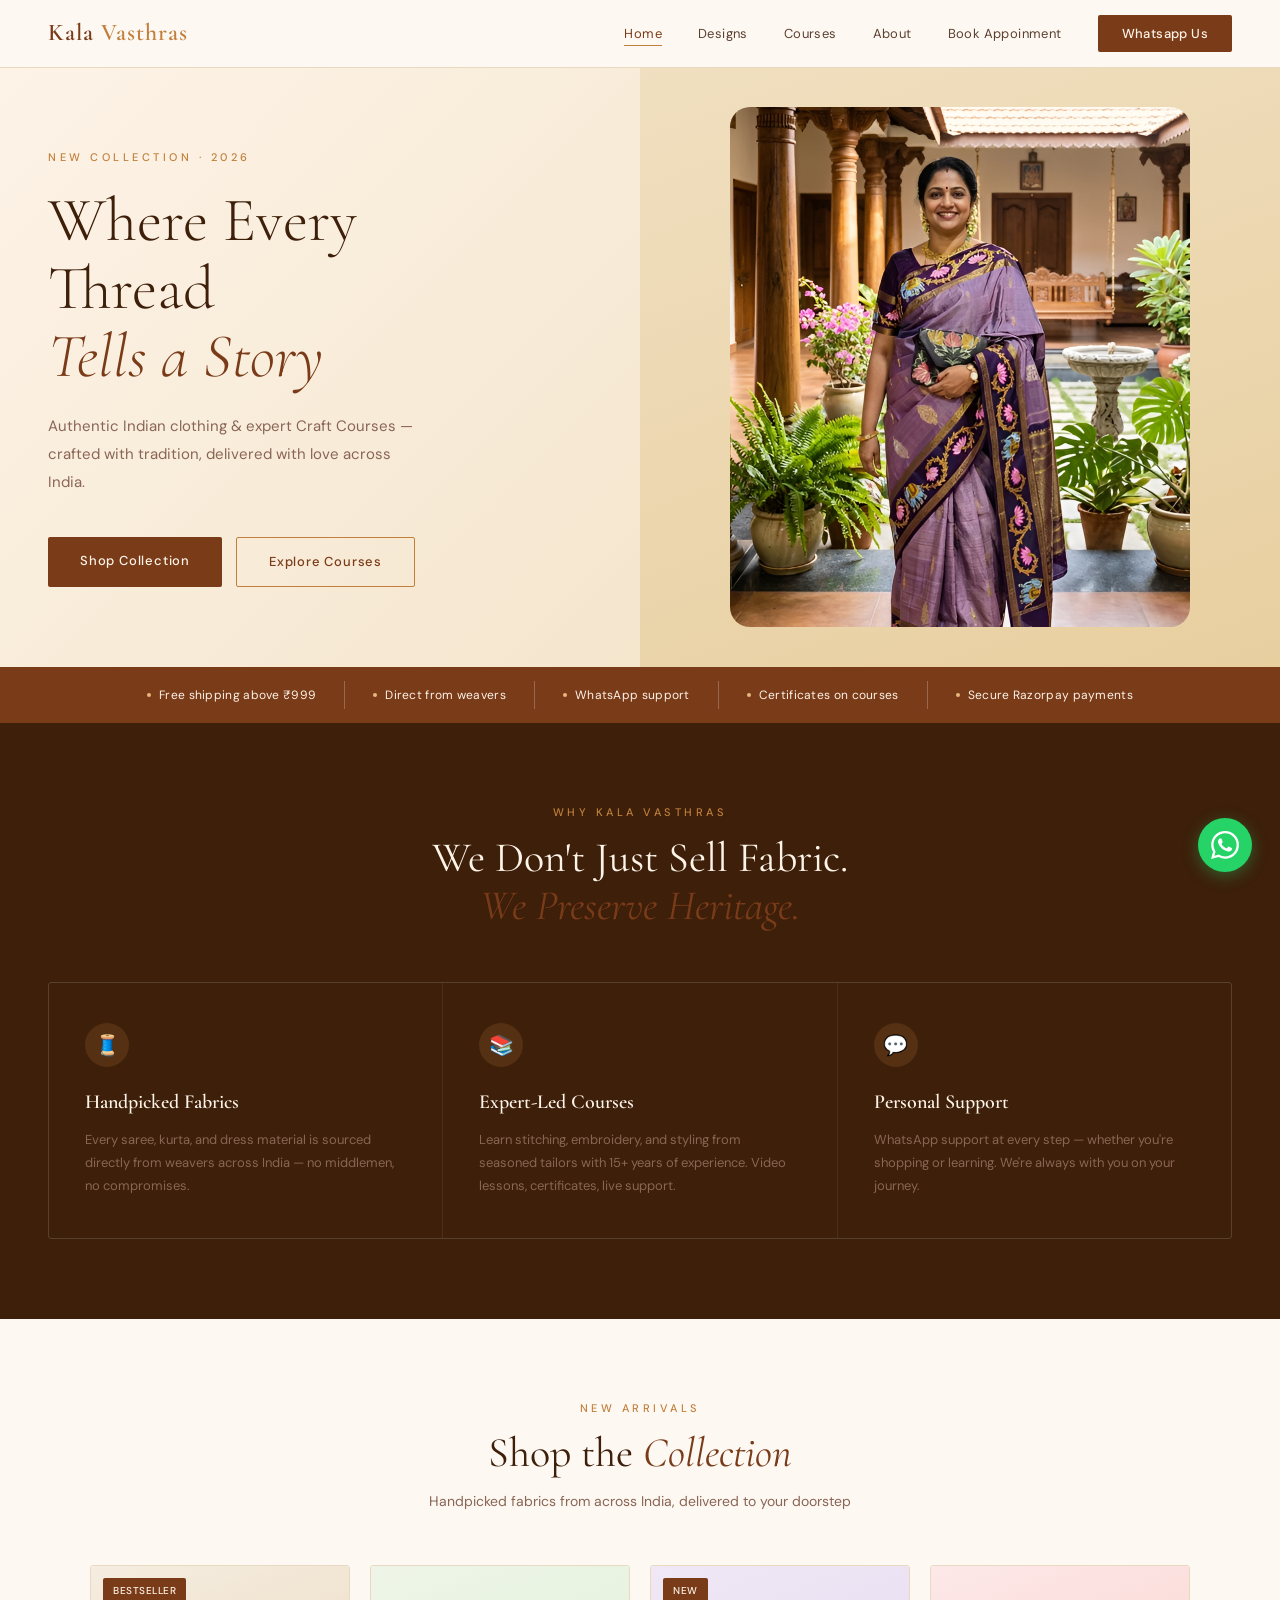
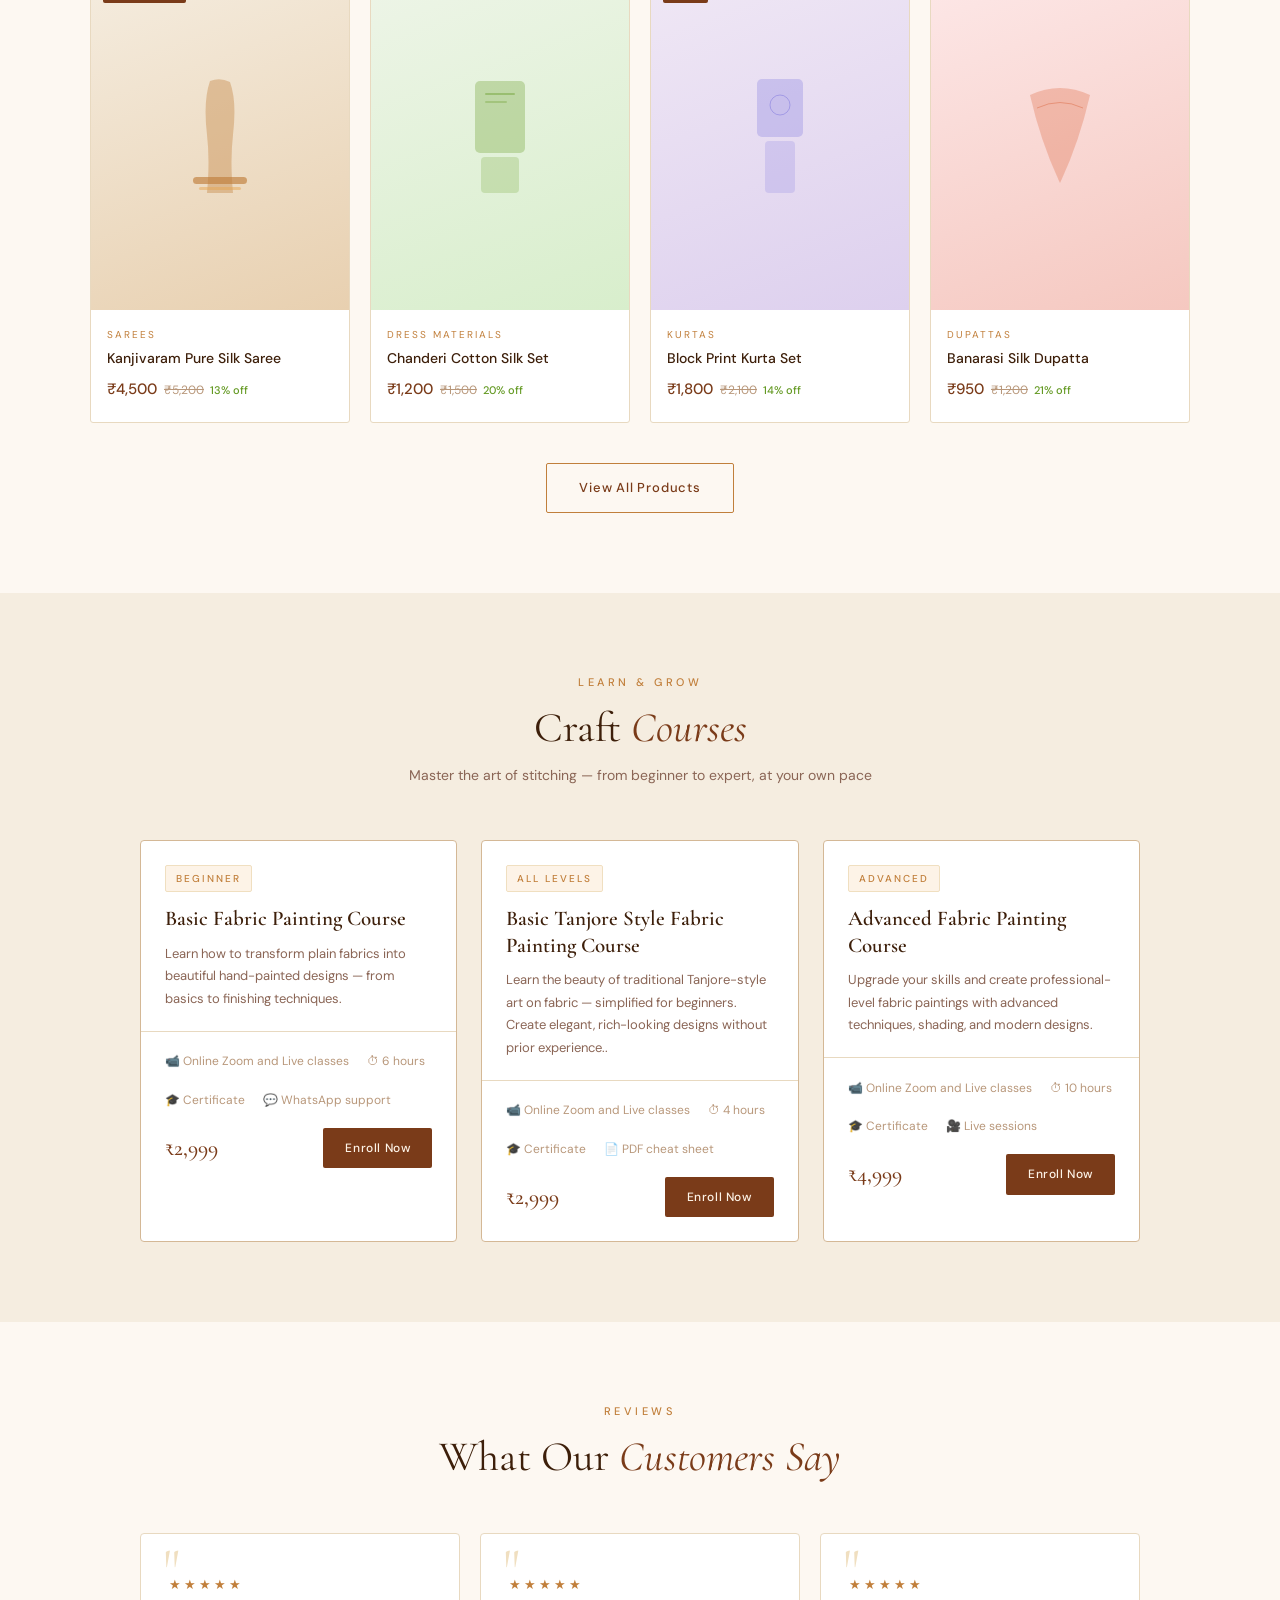
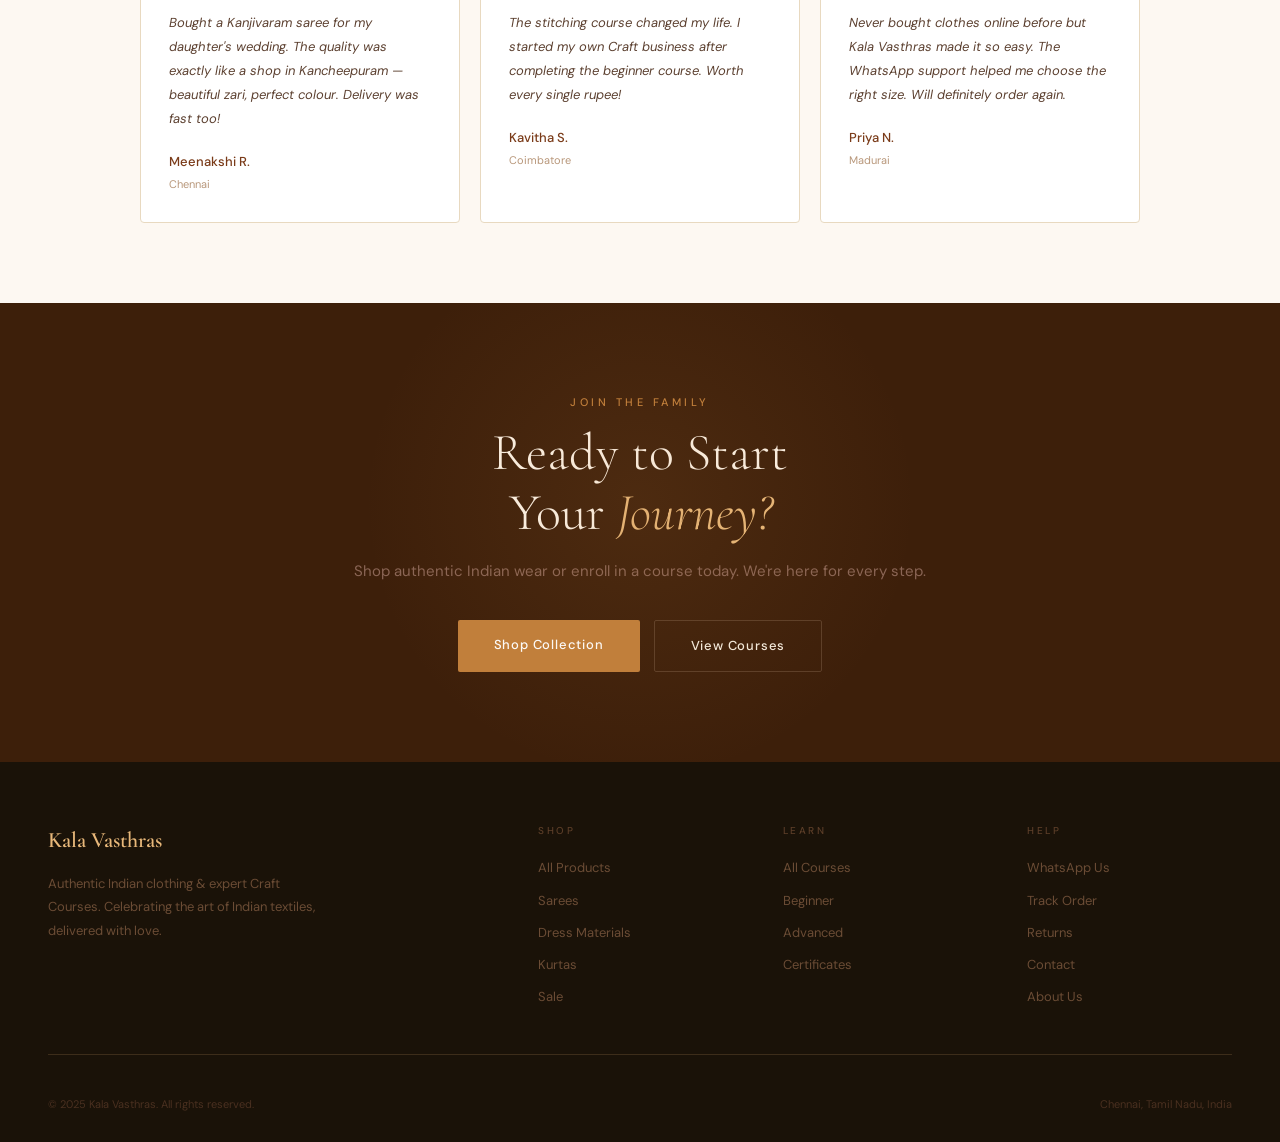
==== index.html @ 14542ca9 "Update index.html" ====
<!DOCTYPE html>
<html lang="en">
<head>
 <!-- Meta Pixel Code -->
<script>
!function(f,b,e,v,n,t,s)
{if(f.fbq)return;n=f.fbq=function(){n.callMethod?
n.callMethod.apply(n,arguments):n.queue.push(arguments)};
if(!f._fbq)f._fbq=n;n.push=n;n.loaded=!0;n.version='2.0';
n.queue=[];t=b.createElement(e);t.async=!0;
t.src=v;s=b.getElementsByTagName(e)[0];
s.parentNode.insertBefore(t,s)}(window, document,'script',
'https://connect.facebook.net/en_US/fbevents.js');
fbq('init', '1214432614178543');
fbq('track', 'PageView');
</script>
<noscript><img height="1" width="1" style="display:none"
src="https://www.facebook.com/tr?id=1214432614178543&ev=PageView&noscript=1"
/></noscript>
<!-- End Meta Pixel Code -->
 <!-- Google Tag Manager -->
<script>(function(w,d,s,l,i){w[l]=w[l]||[];w[l].push({'gtm.start':
new Date().getTime(),event:'gtm.js'});var f=d.getElementsByTagName(s)[0],
j=d.createElement(s),dl=l!='dataLayer'?'&l='+l:'';j.async=true;j.src=
'https://www.googletagmanager.com/gtm.js?id='+i+dl;f.parentNode.insertBefore(j,f);
})(window,document,'script','dataLayer','GTM-P27Q9BTC');</script>
<!-- End Google Tag Manager -->
 <meta name="msvalidate.01" content="EA1EAB8F8F3C580999996BB711181F9E" />
 <!-- Clarity tracking code for https://www.kalavasthras.in/ -->
<script>
    (function(c,l,a,r,i,t,y){
        c[a]=c[a]||function(){(c[a].q=c[a].q||[]).push(arguments)};
        t=l.createElement(r);t.async=1;t.src="https://www.clarity.ms/tag/"+i+"?ref=bwt";
        y=l.getElementsByTagName(r)[0];y.parentNode.insertBefore(t,y);
    })(window, document, "clarity", "script", "xkloy9k4k8");
</script>
  <!-- Google tag (gtag.js) --> 
 <script async src="https://www.googletagmanager.com/gtag/js?id=AW-17309156200"></script> 
 <script> window.dataLayer = window.dataLayer || []; 
  function gtag(){dataLayer.push(arguments);} 
  gtag('js', new Date()); gtag('config', 'AW-17309156200');
 </script>
 <!-- Event snippet for Purchase conversion page -->
 <script> gtag('event', 'conversion', { 'send_to': 'AW-17309156200/HTDDCOvtnq4cEOiG071A', 'value': 1.0, 'currency': 'INR', 'transaction_id': '' 
 // 'new_customer': true /* calculate dynamically, populate with true/false */, }); 
  </script>
  <meta charset="UTF-8">
  <meta name="viewport" content="width=device-width, initial-scale=1.0">
  <title>Kala Vasthras | Authentic Indian Painted Sarees, Clothing & Craft Courses</title>
  <meta name="description" content="Shop handpainted sarees, kurtas, dress materials and enroll in expert Craft Courses at Kala Vasthras. Free shipping above ₹999. Delivering across India.">
  <link rel="stylesheet" href="style.css">
  <style>
    /* HERO */
    .hero {
      display: grid;
      grid-template-columns: 1fr 1fr;
      min-height: 520px;
      background: linear-gradient(135deg, var(--cream-light) 0%, var(--cream-dark) 100%);
      overflow: hidden;
    }
    .hero-left {
      padding: 80px 56px 80px 48px;
      display: flex;
      flex-direction: column;
      justify-content: center;
    }
    .hero-tag {
      font-size: 11px;
      letter-spacing: 3.5px;
      text-transform: uppercase;
      color: var(--brown-mid);
      font-weight: 500;
      margin-bottom: 20px;
    }
    .hero-h1 {
      font-family: 'Cormorant Garamond', serif;
      font-size: 62px;
      font-weight: 300;
      line-height: 1.1;
      color: var(--brown-deep);
      margin-bottom: 22px;
    }
    .hero-h1 em { font-style: italic; color: var(--brown-dark); }
    .hero-sub {
      font-size: 15px;
      line-height: 1.85;
      color: var(--text-muted);
      max-width: 380px;
      margin-bottom: 40px;
    }
    .hero-btns { display: flex; gap: 14px; flex-wrap: wrap; }
    .hero-right {
      position: relative;
      display: flex;
      align-items: center;
      justify-content: center;
      overflow: hidden;
      background: linear-gradient(160deg, #f0dfc0 0%, #e8cfa0 100%);
    }
    .hero-pattern {
      position: absolute;
      inset: 0;
      opacity: 0.07;
      background-image: repeating-linear-gradient(45deg, var(--brown-dark) 0, var(--brown-dark) 1px, transparent 0, transparent 50%);
      background-size: 20px 20px;
    }

    /* VALUES */
    .values { background: var(--brown-deep); }
    .values-grid {
      display: grid;
      grid-template-columns: repeat(3, 1fr);
      gap: 1px;
      background: rgba(255,255,255,0.08);
      border: 1px solid rgba(255,255,255,0.08);
      border-radius: 4px;
      overflow: hidden;
    }
    .value-item {
      padding: 40px 36px;
      background: var(--brown-deep);
      transition: background 0.25s;
    }
    .value-item:hover { background: #4a2610; }
    .value-icon {
      width: 44px; height: 44px;
      border-radius: 50%;
      background: rgba(193,127,59,0.18);
      display: flex; align-items: center; justify-content: center;
      margin-bottom: 18px;
      font-size: 20px;
    }
    .value-title {
      font-family: 'Cormorant Garamond', serif;
      font-size: 20px;
      font-weight: 600;
      color: var(--cream-light);
      margin-bottom: 10px;
    }
    .value-desc { font-size: 13px; color: #8a6555; line-height: 1.75; }

    /* PRODUCTS */
    .products-grid {
      display: grid;
      grid-template-columns: repeat(4, 1fr);
      gap: 20px;
      max-width: 1100px;
      margin: 0 auto;
    }
    .product-card {
      background: #fff;
      border: 0.5px solid var(--border);
      border-radius: 3px;
      overflow: hidden;
      transition: transform 0.25s, box-shadow 0.25s;
      cursor: pointer;
    }
    .product-card:hover { transform: translateY(-4px); box-shadow: 0 12px 32px rgba(61,31,10,0.1); }
    .product-img {
      aspect-ratio: 3/4;
      display: flex;
      align-items: center;
      justify-content: center;
      font-size: 10px;
      color: var(--text-faint);
      letter-spacing: 2px;
      text-transform: uppercase;
      position: relative;
      overflow: hidden;
    }
    .product-badge {
      position: absolute;
      top: 12px; left: 12px;
      background: var(--brown-dark);
      color: var(--cream-light);
      font-size: 10px;
      font-weight: 500;
      padding: 4px 10px;
      border-radius: 2px;
      letter-spacing: 0.5px;
    }
    .product-info { padding: 16px 16px 20px; }
    .product-category { font-size: 10px; letter-spacing: 2px; text-transform: uppercase; color: var(--brown-mid); margin-bottom: 6px; }
    .product-name { font-size: 14px; font-weight: 500; color: var(--brown-deep); margin-bottom: 8px; line-height: 1.4; }
    .product-price { font-size: 15px; font-weight: 500; color: var(--brown-dark); }
    .product-mrp { font-size: 12px; color: var(--text-faint); text-decoration: line-through; margin-left: 7px; }
    .product-discount { font-size: 11px; color: #639922; font-weight: 500; margin-left: 6px; }
    .products-more { text-align: center; margin-top: 40px; }

    /* COURSES */
    .courses-section { background: var(--cream-mid); }
    .courses-grid {
      display: grid;
      grid-template-columns: repeat(3, 1fr);
      gap: 24px;
      max-width: 1000px;
      margin: 0 auto;
    }
    .course-card {
      background: #fff;
      border: 0.5px solid var(--border-dark);
      border-radius: 4px;
      overflow: hidden;
      transition: transform 0.25s, box-shadow 0.25s;
    }
    .course-card:hover { transform: translateY(-4px); box-shadow: 0 12px 32px rgba(61,31,10,0.1); }
    .course-header {
      padding: 24px 24px 0;
    }
    .course-level {
      font-size: 10px;
      letter-spacing: 2px;
      text-transform: uppercase;
      background: var(--cream-light);
      color: var(--brown-mid);
      padding: 4px 10px;
      border-radius: 2px;
      display: inline-block;
      margin-bottom: 14px;
      font-weight: 500;
      border: 0.5px solid var(--cream-dark);
    }
    .course-name {
      font-family: 'Cormorant Garamond', serif;
      font-size: 21px;
      font-weight: 600;
      color: var(--brown-deep);
      line-height: 1.25;
      margin-bottom: 10px;
    }
    .course-desc { font-size: 13px; color: var(--text-muted); line-height: 1.75; padding: 0 24px; }
    .course-divider { height: 0.5px; background: var(--border); margin: 20px 0; }
    .course-footer { padding: 0 24px 24px; }
    .course-stats { display: flex; gap: 18px; margin-bottom: 18px; flex-wrap: wrap; }
    .course-stat { font-size: 12px; color: var(--text-faint); display: flex; align-items: center; gap: 5px; }
    .course-stat-icon { width: 14px; height: 14px; opacity: 0.6; }
    .course-price-row { display: flex; align-items: center; justify-content: space-between; }
    .course-price { font-size: 22px; font-weight: 500; color: var(--brown-dark); font-family: 'Cormorant Garamond', serif; }
    .course-enroll {
      background: var(--brown-dark);
      color: var(--cream-light);
      font-size: 12px;
      font-weight: 500;
      padding: 10px 22px;
      border-radius: 2px;
      border: none;
      letter-spacing: 0.6px;
      cursor: pointer;
      text-decoration: none;
      display: inline-block;
      transition: background 0.2s;
    }
    .course-enroll:hover { background: var(--brown-deep); }

    /* TESTIMONIALS */
    .testimonials-grid {
      display: grid;
      grid-template-columns: repeat(3, 1fr);
      gap: 20px;
      max-width: 1000px;
      margin: 0 auto;
    }
    .testi-card {
      background: #fff;
      border: 0.5px solid var(--border);
      border-radius: 4px;
      padding: 28px;
      position: relative;
    }
    .testi-quote {
      font-family: 'Cormorant Garamond', serif;
      font-size: 60px;
      line-height: 0.6;
      color: var(--cream-dark);
      position: absolute;
      top: 18px; left: 22px;
      font-weight: 300;
    }
    .testi-stars { color: var(--brown-mid); font-size: 13px; letter-spacing: 3px; margin-bottom: 14px; margin-top: 12px; }
    .testi-text { font-size: 13px; color: var(--text-mid); line-height: 1.85; font-style: italic; margin-bottom: 20px; }
    .testi-author { font-size: 13px; font-weight: 500; color: var(--brown-dark); }
    .testi-location { font-size: 11px; color: var(--text-faint); margin-top: 2px; }

    /* CTA BANNER */
    .cta-banner {
      background: var(--brown-deep);
      padding: 90px 48px;
      text-align: center;
      position: relative;
      overflow: hidden;
    }
    .cta-banner::before {
      content: '';
      position: absolute;
      top: -100px; left: 50%;
      transform: translateX(-50%);
      width: 600px; height: 600px;
      border-radius: 50%;
      background: radial-gradient(circle, rgba(193,127,59,0.12) 0%, transparent 65%);
      pointer-events: none;
    }
    .cta-title {
      font-family: 'Cormorant Garamond', serif;
      font-size: 52px;
      font-weight: 300;
      color: var(--cream-light);
      margin-bottom: 16px;
      line-height: 1.15;
    }
    .cta-title em { font-style: italic; color: var(--brown-light); }
    .cta-sub { font-size: 15px; color: #8a6555; margin-bottom: 36px; }
    .cta-btns { display: flex; justify-content: center; gap: 14px; flex-wrap: wrap; }
    .btn-gold {
      background: var(--brown-mid);
      color: #fff;
      padding: 14px 36px;
      border-radius: 2px;
      font-size: 13px;
      font-weight: 500;
      letter-spacing: 0.8px;
      border: none;
      cursor: pointer;
      text-decoration: none;
      display: inline-block;
      transition: background 0.2s;
    }
    .btn-gold:hover { background: var(--brown-light); }
    .btn-ghost {
      background: transparent;
      color: var(--cream-mid);
      padding: 14px 36px;
      border-radius: 2px;
      font-size: 13px;
      font-weight: 500;
      letter-spacing: 0.8px;
      border: 1px solid #5c3e28;
      cursor: pointer;
      text-decoration: none;
      display: inline-block;
      transition: border-color 0.2s, color 0.2s;
    }
    .btn-ghost:hover { border-color: #8a6555; color: var(--cream-light); }

    /* RESPONSIVE */
    @media (max-width: 1000px) {
      .products-grid { grid-template-columns: repeat(2, 1fr); }
      .courses-grid { grid-template-columns: 1fr; max-width: 480px; }
      .testimonials-grid { grid-template-columns: 1fr; max-width: 480px; }
    }
    @media (max-width: 800px) {
      .hero { grid-template-columns: 1fr; }
      .hero-right { display: none; }
      .hero-left { padding: 60px 24px; }
      .hero-h1 { font-size: 44px; }
      .values-grid { grid-template-columns: 1fr; gap: 0; }
    }
    @media (max-width: 600px) {
      .products-grid { grid-template-columns: 1fr 1fr; gap: 12px; }
      .hero-h1 { font-size: 36px; }
      .cta-title { font-size: 36px; }
    }
  </style>
</head>
<body>
<!-- Google Tag Manager (noscript) -->
<noscript><iframe src="https://www.googletagmanager.com/ns.html?id=GTM-P27Q9BTC"
height="0" width="0" style="display:none;visibility:hidden"></iframe></noscript>
<!-- End Google Tag Manager (noscript) -->
<!-- NAV -->
<nav>
  <a href="index.html" class="nav-logo">Kala <span>Vasthras</span></a>
  <ul class="nav-links" id="navLinks">
    <li><a href="index.html" class="active">Home</a></li>
    <li><a href="shop.html">Designs</a></li>
    <li><a href="courses.html">Courses</a></li>
    <li><a href="about.html">About</a></li>
    <li><a href="contact.html">Book Appoinment</a></li>
    <li><a href="https://wa.me/919159769529" class="nav-cta">Whatsapp Us</a></li>
  </ul>
  <div class="nav-hamburger" id="hamburger" onclick="toggleNav()">
    <span></span><span></span><span></span>
  </div>
</nav>

<!-- HERO -->
<section class="hero">
  <div class="hero-left fade-up">
    <div class="hero-tag fade-up fade-up-1">New Collection · 2026</div>
    <h1 class="hero-h1 fade-up fade-up-2">Where Every<br>Thread<br><em>Tells a Story</em></h1>
    <p class="hero-sub fade-up fade-up-3">Authentic Indian clothing & expert Craft Courses — crafted with tradition, delivered with love across India.</p>
    <div class="hero-btns fade-up fade-up-4">
      <a href="shop.html" class="btn-primary">Shop Collection</a>
      <a href="courses.html" class="btn-outline">Explore Courses</a>
    </div>
  </div>
  <div class="hero-right">
      <img src="kalavasthra home image.webp" alt="Kalavasthra Hero Image" class="hero-img">
  </div>
</section>

<!-- TRUST BAR -->
<div class="trust-bar">
  <div class="trust-item"><div class="trust-dot"></div>Free shipping above ₹999</div>
  <div class="trust-item"><div class="trust-dot"></div>Direct from weavers</div>
  <div class="trust-item"><div class="trust-dot"></div>WhatsApp support</div>
  <div class="trust-item"><div class="trust-dot"></div>Certificates on courses</div>
  <div class="trust-item"><div class="trust-dot"></div>Secure Razorpay payments</div>
</div>

<!-- VALUES -->
<section class="section values">
  <div class="section-header">
    <span class="eyebrow" style="color:#c17f3b;">Why Kala Vasthras</span>
    <h2 class="section-title" style="color:var(--cream-light);">We Don't Just Sell Fabric.<br><em>We Preserve Heritage.</em></h2>
  </div>
  <div class="values-grid">
    <div class="value-item">
      <div class="value-icon">🧵</div>
      <div class="value-title">Handpicked Fabrics</div>
      <div class="value-desc">Every saree, kurta, and dress material is sourced directly from weavers across India — no middlemen, no compromises.</div>
    </div>
    <div class="value-item">
      <div class="value-icon">📚</div>
      <div class="value-title">Expert-Led Courses</div>
      <div class="value-desc">Learn stitching, embroidery, and styling from seasoned tailors with 15+ years of experience. Video lessons, certificates, live support.</div>
    </div>
    <div class="value-item">
      <div class="value-icon">💬</div>
      <div class="value-title">Personal Support</div>
      <div class="value-desc">WhatsApp support at every step — whether you're shopping or learning. We're always with you on your journey.</div>
    </div>
  </div>
</section>

<!-- PRODUCTS -->
<section class="section" style="background:var(--cream-base);">
  <div class="section-header">
    <span class="eyebrow">New Arrivals</span>
    <h2 class="section-title">Shop the <em>Collection</em></h2>
    <p class="section-sub">Handpicked fabrics from across India, delivered to your doorstep</p>
  </div>
  <div class="products-grid">

    <div class="product-card" onclick="location.href='shop.html'">
      <div class="product-img" style="background:linear-gradient(160deg,#f5ede0,#e8d0b0);">
        <span class="product-badge">Bestseller</span>
        <svg width="90" height="130" viewBox="0 0 90 130"><path d="M35 8 Q45 4 55 9 Q62 28 58 62 Q55 88 58 120 L32 120 Q35 88 32 62 Q28 28 35 8Z" fill="#c17f3b" opacity="0.38"/><rect x="18" y="104" width="54" height="7" rx="3.5" fill="#c17f3b" opacity="0.65"/><rect x="24" y="114" width="42" height="3" rx="1.5" fill="#e8a855" opacity="0.5"/></svg>
      </div>
      <div class="product-info">
        <div class="product-category">Sarees</div>
        <div class="product-name">Kanjivaram Pure Silk Saree</div>
        <div><span class="product-price">₹4,500</span><span class="product-mrp">₹5,200</span><span class="product-discount">13% off</span></div>
      </div>
    </div>

    <div class="product-card" onclick="location.href='shop.html'">
      <div class="product-img" style="background:linear-gradient(160deg,#eef5e8,#d8eecc);">
        <svg width="90" height="130" viewBox="0 0 90 130"><rect x="20" y="8" width="50" height="72" rx="5" fill="#639922" opacity="0.3"/><rect x="26" y="84" width="38" height="36" rx="4" fill="#639922" opacity="0.22"/><rect x="30" y="20" width="30" height="2" rx="1" fill="#639922" opacity="0.4"/><rect x="30" y="28" width="22" height="2" rx="1" fill="#639922" opacity="0.3"/></svg>
      </div>
      <div class="product-info">
        <div class="product-category">Dress Materials</div>
        <div class="product-name">Chanderi Cotton Silk Set</div>
        <div><span class="product-price">₹1,200</span><span class="product-mrp">₹1,500</span><span class="product-discount">20% off</span></div>
      </div>
    </div>

    <div class="product-card" onclick="location.href='shop.html'">
      <div class="product-img" style="background:linear-gradient(160deg,#f0e8f5,#ddd0ee);">
        <span class="product-badge">New</span>
        <svg width="90" height="130" viewBox="0 0 90 130"><rect x="22" y="6" width="46" height="58" rx="5" fill="#7F77DD" opacity="0.3"/><rect x="30" y="68" width="30" height="52" rx="4" fill="#7F77DD" opacity="0.22"/><circle cx="45" cy="32" r="10" fill="none" stroke="#7F77DD" stroke-width="1" opacity="0.5"/></svg>
      </div>
      <div class="product-info">
        <div class="product-category">Kurtas</div>
        <div class="product-name">Block Print Kurta Set</div>
        <div><span class="product-price">₹1,800</span><span class="product-mrp">₹2,100</span><span class="product-discount">14% off</span></div>
      </div>
    </div>

    <div class="product-card" onclick="location.href='shop.html'">
      <div class="product-img" style="background:linear-gradient(160deg,#fde8e8,#f5c8c0);">
        <svg width="90" height="130" viewBox="0 0 90 130"><path d="M15 22 Q45 8 75 22 Q64 70 45 110 Q26 70 15 22Z" fill="#D85A30" opacity="0.28"/><path d="M22 35 Q45 24 68 35" fill="none" stroke="#D85A30" stroke-width="1" opacity="0.4"/></svg>
      </div>
      <div class="product-info">
        <div class="product-category">Dupattas</div>
        <div class="product-name">Banarasi Silk Dupatta</div>
        <div><span class="product-price">₹950</span><span class="product-mrp">₹1,200</span><span class="product-discount">21% off</span></div>
      </div>
    </div>

  </div>
  <div class="products-more">
    <a href="shop.html" class="btn-outline">View All Products</a>
  </div>
</section>

<!-- COURSES -->
<section class="section courses-section">
  <div class="section-header">
    <span class="eyebrow">Learn & Grow</span>
    <h2 class="section-title">Craft <em>Courses</em></h2>
    <p class="section-sub">Master the art of stitching — from beginner to expert, at your own pace</p>
  </div>
  <div class="courses-grid">

    <div class="course-card">
      <div class="course-header">
        <span class="course-level">Beginner</span>
        <div class="course-name">Basic Fabric Painting Course</div>
      </div>
      <p class="course-desc">Learn how to transform plain fabrics into beautiful hand-painted designs — from basics to finishing techniques.</p>
      <div class="course-divider"></div>
      <div class="course-footer">
        <div class="course-stats">
          <div class="course-stat">📹 Online Zoom and Live classes</div>
          <div class="course-stat">⏱ 6 hours</div>
          <div class="course-stat">🎓 Certificate</div>
          <div class="course-stat">💬 WhatsApp support</div>
        </div>
        <div class="course-price-row">
          <span class="course-price">₹2,999</span>
          <a href="courses.html" class="course-enroll">Enroll Now</a>
        </div>
      </div>
    </div>

    <div class="course-card">
      <div class="course-header">
        <span class="course-level">All Levels</span>
        <div class="course-name">Basic Tanjore Style Fabric Painting Course</div>
      </div>
      <p class="course-desc">Learn the beauty of traditional Tanjore-style art on fabric — simplified for beginners. Create elegant, rich-looking designs without prior experience..</p>
      <div class="course-divider"></div>
      <div class="course-footer">
        <div class="course-stats">
          <div class="course-stat">📹 Online Zoom and Live classes</div>
          <div class="course-stat">⏱ 4 hours</div>
          <div class="course-stat">🎓 Certificate</div>
          <div class="course-stat">📄 PDF cheat sheet</div>
        </div>
        <div class="course-price-row">
          <span class="course-price">₹2,999</span>
          <a href="courses.html" class="course-enroll">Enroll Now</a>
        </div>
      </div>
    </div>

    <div class="course-card">
      <div class="course-header">
        <span class="course-level">Advanced</span>
        <div class="course-name">Advanced Fabric Painting Course</div>
      </div>
      <p class="course-desc">Upgrade your skills and create professional-level fabric paintings with advanced techniques, shading, and modern designs.</p>
      <div class="course-divider"></div>
      <div class="course-footer">
        <div class="course-stats">
          <div class="course-stat">📹 Online Zoom and Live classes</div>
          <div class="course-stat">⏱ 10 hours</div>
          <div class="course-stat">🎓 Certificate</div>
          <div class="course-stat">🎥 Live sessions</div>
        </div>
        <div class="course-price-row">
          <span class="course-price">₹4,999</span>
          <a href="courses.html" class="course-enroll">Enroll Now</a>
        </div>
      </div>
    </div>

  </div>
</section>

<!-- TESTIMONIALS -->
<section class="section" style="background:var(--cream-base);">
  <div class="section-header">
    <span class="eyebrow">Reviews</span>
    <h2 class="section-title">What Our <em>Customers Say</em></h2>
  </div>
  <div class="testimonials-grid">
    <div class="testi-card">
      <div class="testi-quote">"</div>
      <div class="testi-stars">★★★★★</div>
      <p class="testi-text">Bought a Kanjivaram saree for my daughter's wedding. The quality was exactly like a shop in Kancheepuram — beautiful zari, perfect colour. Delivery was fast too!</p>
      <div class="testi-author">Meenakshi R.</div>
      <div class="testi-location">Chennai</div>
    </div>
    <div class="testi-card">
      <div class="testi-quote">"</div>
      <div class="testi-stars">★★★★★</div>
      <p class="testi-text">The stitching course changed my life. I started my own Craft business after completing the beginner course. Worth every single rupee!</p>
      <div class="testi-author">Kavitha S.</div>
      <div class="testi-location">Coimbatore</div>
    </div>
    <div class="testi-card">
      <div class="testi-quote">"</div>
      <div class="testi-stars">★★★★★</div>
      <p class="testi-text">Never bought clothes online before but Kala Vasthras made it so easy. The WhatsApp support helped me choose the right size. Will definitely order again.</p>
      <div class="testi-author">Priya N.</div>
      <div class="testi-location">Madurai</div>
    </div>
  </div>
</section>

<!-- CTA BANNER -->
<section class="cta-banner">
  <span class="eyebrow">Join the Family</span>
  <h2 class="cta-title">Ready to Start<br>Your <em>Journey?</em></h2>
  <p class="cta-sub">Shop authentic Indian wear or enroll in a course today. We're here for every step.</p>
  <div class="cta-btns">
    <a href="shop.html" class="btn-gold">Shop Collection</a>
    <a href="courses.html" class="btn-ghost">View Courses</a>
  </div>
</section>

<!-- FOOTER -->
<footer>
  <div class="footer-top">
    <div>
      <span class="footer-brand">Kala Vasthras</span>
      <p class="footer-desc">Authentic Indian clothing & expert Craft Courses. Celebrating the art of Indian textiles, delivered with love.</p>
    </div>
    <div>
      <div class="footer-col-title">Shop</div>
      <a href="shop.html" class="footer-link">All Products</a>
      <a href="shop.html" class="footer-link">Sarees</a>
      <a href="shop.html" class="footer-link">Dress Materials</a>
      <a href="shop.html" class="footer-link">Kurtas</a>
      <a href="shop.html" class="footer-link">Sale</a>
    </div>
    <div>
      <div class="footer-col-title">Learn</div>
      <a href="courses.html" class="footer-link">All Courses</a>
      <a href="courses.html" class="footer-link">Beginner</a>
      <a href="courses.html" class="footer-link">Advanced</a>
      <a href="courses.html" class="footer-link">Certificates</a>
    </div>
    <div>
      <div class="footer-col-title">Help</div>
      <a href="contact.html" class="footer-link">WhatsApp Us</a>
      <a href="contact.html" class="footer-link">Track Order</a>
      <a href="contact.html" class="footer-link">Returns</a>
      <a href="contact.html" class="footer-link">Contact</a>
      <a href="about.html" class="footer-link">About Us</a>
    </div>
  </div>
  <div class="footer-bottom">
    <span>© 2025 Kala Vasthras. All rights reserved.</span>
    <span>Chennai, Tamil Nadu, India</span>
  </div>
</footer>

<!-- WhatsApp Float -->
<a class="wa-float" href="https://wa.me/919159769529" target="_blank" title="Chat on WhatsApp">
  <svg viewBox="0 0 24 24" xmlns="http://www.w3.org/2000/svg"><path d="M17.472 14.382c-.297-.149-1.758-.867-2.03-.967-.273-.099-.471-.148-.67.15-.197.297-.767.966-.94 1.164-.173.199-.347.223-.644.075-.297-.15-1.255-.463-2.39-1.475-.883-.788-1.48-1.761-1.653-2.059-.173-.297-.018-.458.13-.606.134-.133.298-.347.446-.52.149-.174.198-.298.298-.497.099-.198.05-.371-.025-.52-.075-.149-.669-1.612-.916-2.207-.242-.579-.487-.5-.669-.51-.173-.008-.371-.01-.57-.01-.198 0-.52.074-.792.372-.272.297-1.04 1.016-1.04 2.479 0 1.462 1.065 2.875 1.213 3.074.149.198 2.096 3.2 5.077 4.487.709.306 1.262.489 1.694.625.712.227 1.36.195 1.871.118.571-.085 1.758-.719 2.006-1.413.248-.694.248-1.289.173-1.413-.074-.124-.272-.198-.57-.347m-5.421 7.403h-.004a9.87 9.87 0 01-5.031-1.378l-.361-.214-3.741.982.998-3.648-.235-.374a9.86 9.86 0 01-1.51-5.26c.001-5.45 4.436-9.884 9.888-9.884 2.64 0 5.122 1.03 6.988 2.898a9.825 9.825 0 012.893 6.994c-.003 5.45-4.437 9.884-9.885 9.884m8.413-18.297A11.815 11.815 0 0012.05 0C5.495 0 .16 5.335.157 11.892c0 2.096.547 4.142 1.588 5.945L.057 24l6.305-1.654a11.882 11.882 0 005.683 1.448h.005c6.554 0 11.89-5.335 11.893-11.893a11.821 11.821 0 00-3.48-8.413z"/></svg>
</a>

<script>
function toggleNav() {
  document.getElementById('navLinks').classList.toggle('open');
}
</script>
</body>
</html>
---- style.css ----
@import url('https://fonts.googleapis.com/css2?family=Cormorant+Garamond:ital,wght@0,300;0,400;0,600;1,300;1,400;1,600&family=DM+Sans:wght@300;400;500&display=swap');

:root {
  --brown-deep: #3d1f0a;
  --brown-dark: #7a3b19;
  --brown-mid: #c17f3b;
  --brown-light: #e8b87a;
  --cream-dark: #f0dfc0;
  --cream-mid: #f5ede0;
  --cream-light: #fdf3e7;
  --cream-base: #fdf8f2;
  --text-dark: #1a1208;
  --text-mid: #5c4030;
  --text-muted: #8a6555;
  --text-faint: #b8977a;
  --border: #e8d9c0;
  --border-dark: #d4b896;
}

*, *::before, *::after { box-sizing: border-box; margin: 0; padding: 0; }

html { scroll-behavior: smooth; }

body {
  font-family: 'DM Sans', sans-serif;
  background: var(--cream-base);
  color: var(--text-dark);
  font-size: 15px;
  line-height: 1.7;
  -webkit-font-smoothing: antialiased;
}

/* ======= NAV ======= */
nav {
  position: sticky;
  top: 0;
  z-index: 100;
  background: rgba(253,248,242,0.96);
  backdrop-filter: blur(12px);
  border-bottom: 0.5px solid var(--border);
  padding: 0 48px;
  display: flex;
  align-items: center;
  justify-content: space-between;
  height: 68px;
}

.nav-logo {
  font-family: 'Cormorant Garamond', serif;
  font-size: 24px;
  font-weight: 600;
  color: var(--brown-dark);
  letter-spacing: 1px;
  text-decoration: none;
}
.nav-logo span { color: var(--brown-mid); }

.nav-links {
  display: flex;
  gap: 36px;
  list-style: none;
}
.nav-links a {
  text-decoration: none;
  font-size: 13px;
  font-weight: 400;
  color: var(--text-mid);
  letter-spacing: 0.4px;
  transition: color 0.2s;
  position: relative;
}
.nav-links a:hover, .nav-links a.active { color: var(--brown-dark); }
.nav-links a.active::after {
  content: '';
  position: absolute;
  bottom: -4px;
  left: 0; right: 0;
  height: 1px;
  background: var(--brown-mid);
}

.nav-cta {
  background: var(--brown-dark);
  color: var(--cream-light) !important;
  padding: 10px 24px;
  border-radius: 2px;
  font-size: 13px !important;
  font-weight: 500 !important;
  letter-spacing: 0.6px;
  transition: background 0.2s !important;
}
.nav-cta:hover { background: var(--brown-deep) !important; color: var(--cream-light) !important; }
.nav-cta::after { display: none !important; }

.nav-hamburger { display: none; flex-direction: column; gap: 5px; cursor: pointer; }
.nav-hamburger span { display: block; width: 22px; height: 1.5px; background: var(--brown-dark); transition: 0.3s; }

/* ======= BUTTONS ======= */
.btn-primary {
  display: inline-block;
  background: var(--brown-dark);
  color: var(--cream-light);
  padding: 13px 32px;
  border-radius: 2px;
  font-size: 13px;
  font-weight: 500;
  letter-spacing: 0.8px;
  border: none;
  cursor: pointer;
  text-decoration: none;
  transition: background 0.2s, transform 0.15s;
}
.btn-primary:hover { background: var(--brown-deep); transform: translateY(-1px); }

.btn-outline {
  display: inline-block;
  background: transparent;
  color: var(--brown-dark);
  padding: 13px 32px;
  border-radius: 2px;
  font-size: 13px;
  font-weight: 500;
  letter-spacing: 0.8px;
  border: 1px solid var(--brown-mid);
  cursor: pointer;
  text-decoration: none;
  transition: all 0.2s;
}
.btn-outline:hover { background: var(--cream-mid); }

/* ======= SECTION COMMONS ======= */
.section { padding: 80px 48px; }
.section-header { text-align: center; margin-bottom: 52px; }
.eyebrow {
  font-size: 11px;
  letter-spacing: 3.5px;
  text-transform: uppercase;
  color: var(--brown-mid);
  font-weight: 500;
  margin-bottom: 12px;
  display: block;
}
.section-title {
  font-family: 'Cormorant Garamond', serif;
  font-size: 42px;
  font-weight: 400;
  color: var(--brown-deep);
  line-height: 1.15;
  margin-bottom: 12px;
}
.section-title em { font-style: italic; color: var(--brown-dark); }
.section-sub { font-size: 14px; color: var(--text-muted); max-width: 480px; margin: 0 auto; }

/* ======= TRUST BAR ======= */
.trust-bar {
  background: var(--brown-dark);
  display: flex;
  justify-content: center;
  flex-wrap: wrap;
  gap: 0;
  padding: 14px 48px;
}
.trust-item {
  display: flex;
  align-items: center;
  gap: 8px;
  color: var(--cream-light);
  font-size: 12px;
  padding: 4px 28px;
  letter-spacing: 0.3px;
}
.trust-item:not(:last-child) { border-right: 0.5px solid rgba(253,243,231,0.25); }
.trust-dot { width: 4px; height: 4px; border-radius: 50%; background: var(--brown-light); flex-shrink: 0; }

/* ======= FOOTER ======= */
footer {
  background: #1a1208;
  padding: 60px 48px 28px;
  color: var(--text-muted);
}
.footer-top {
  display: grid;
  grid-template-columns: 2.2fr 1fr 1fr 1fr;
  gap: 40px;
  margin-bottom: 40px;
  padding-bottom: 36px;
  border-bottom: 0.5px solid #3d2d1a;
}
.footer-brand {
  font-family: 'Cormorant Garamond', serif;
  font-size: 22px;
  font-weight: 600;
  color: var(--brown-light);
  margin-bottom: 12px;
  display: block;
}
.footer-desc { font-size: 13px; line-height: 1.8; color: #6b4c35; max-width: 280px; }
.footer-col-title {
  font-size: 10px;
  letter-spacing: 2.5px;
  text-transform: uppercase;
  color: #5c3e28;
  font-weight: 500;
  margin-bottom: 18px;
}
.footer-link { font-size: 13px; color: #6b4c35; margin-bottom: 10px; display: block; text-decoration: none; transition: color 0.2s; }
.footer-link:hover { color: var(--brown-light); }
.footer-bottom {
  display: flex;
  justify-content: space-between;
  align-items: center;
  font-size: 11px;
  color: #4a3020;
}

/* ======= PAGE HERO (inner pages) ======= */
.page-hero {
  background: linear-gradient(135deg, var(--cream-light) 0%, var(--cream-dark) 100%);
  padding: 80px 48px 60px;
  text-align: center;
  position: relative;
  overflow: hidden;
}
.hero-img{
    width: 100%;
    max-width: 460px;
    max-height: 520px;
    border-radius: 20px;
    object-fit: cover;
}
.page-hero::before {
  content: '';
  position: absolute;
  top: -60px; right: -60px;
  width: 300px; height: 300px;
  border-radius: 50%;
  background: radial-gradient(circle, rgba(193,127,59,0.12) 0%, transparent 70%);
}
.page-hero-title {
  font-family: 'Cormorant Garamond', serif;
  font-size: 52px;
  font-weight: 300;
  color: var(--brown-deep);
  margin-bottom: 14px;
}
.page-hero-title em { font-style: italic; color: var(--brown-dark); }
.page-hero-sub { font-size: 15px; color: var(--text-muted); max-width: 500px; margin: 0 auto; }

/* ======= WHATSAPP FLOAT ======= */
.wa-float {
  position: fixed;
  bottom: 28px;
  right: 28px;
  width: 54px;
  height: 54px;
  background: #25d366;
  border-radius: 50%;
  display: flex;
  align-items: center;
  justify-content: center;
  text-decoration: none;
  box-shadow: 0 4px 16px rgba(37,211,102,0.35);
  z-index: 999;
  transition: transform 0.2s;
}
.wa-float:hover { transform: scale(1.08); }
.wa-float svg { width: 28px; height: 28px; fill: white; }

/* ======= ANIMATIONS ======= */
@keyframes fadeUp {
  from { opacity: 0; transform: translateY(24px); }
  to { opacity: 1; transform: translateY(0); }
}
.fade-up { animation: fadeUp 0.7s ease both; }
.fade-up-1 { animation-delay: 0.1s; }
.fade-up-2 { animation-delay: 0.22s; }
.fade-up-3 { animation-delay: 0.34s; }
.fade-up-4 { animation-delay: 0.46s; }

/* ======= RESPONSIVE ======= */
@media (max-width: 900px) {
  nav { padding: 0 24px; }
  .nav-links { display: none; flex-direction: column; position: absolute; top: 68px; left: 0; right: 0; background: var(--cream-base); border-bottom: 0.5px solid var(--border); padding: 20px 24px; gap: 18px; }
  .nav-links.open { display: flex; }
  .nav-hamburger { display: flex; }
  .section { padding: 56px 24px; }
  .trust-bar { padding: 12px 16px; gap: 8px; }
  .trust-item { padding: 4px 12px; font-size: 11px; }
  .trust-item:not(:last-child) { border-right: none; border-bottom: 0.5px solid rgba(253,243,231,0.15); }
  .footer-top { grid-template-columns: 1fr 1fr; gap: 28px; }
  footer { padding: 40px 24px 20px; }
  .page-hero { padding: 56px 24px 44px; }
  .page-hero-title { font-size: 38px; }
}
@media (max-width: 600px) {
  .section-title { font-size: 32px; }
  .footer-top { grid-template-columns: 1fr; }
  .footer-bottom { flex-direction: column; gap: 8px; text-align: center; }
}
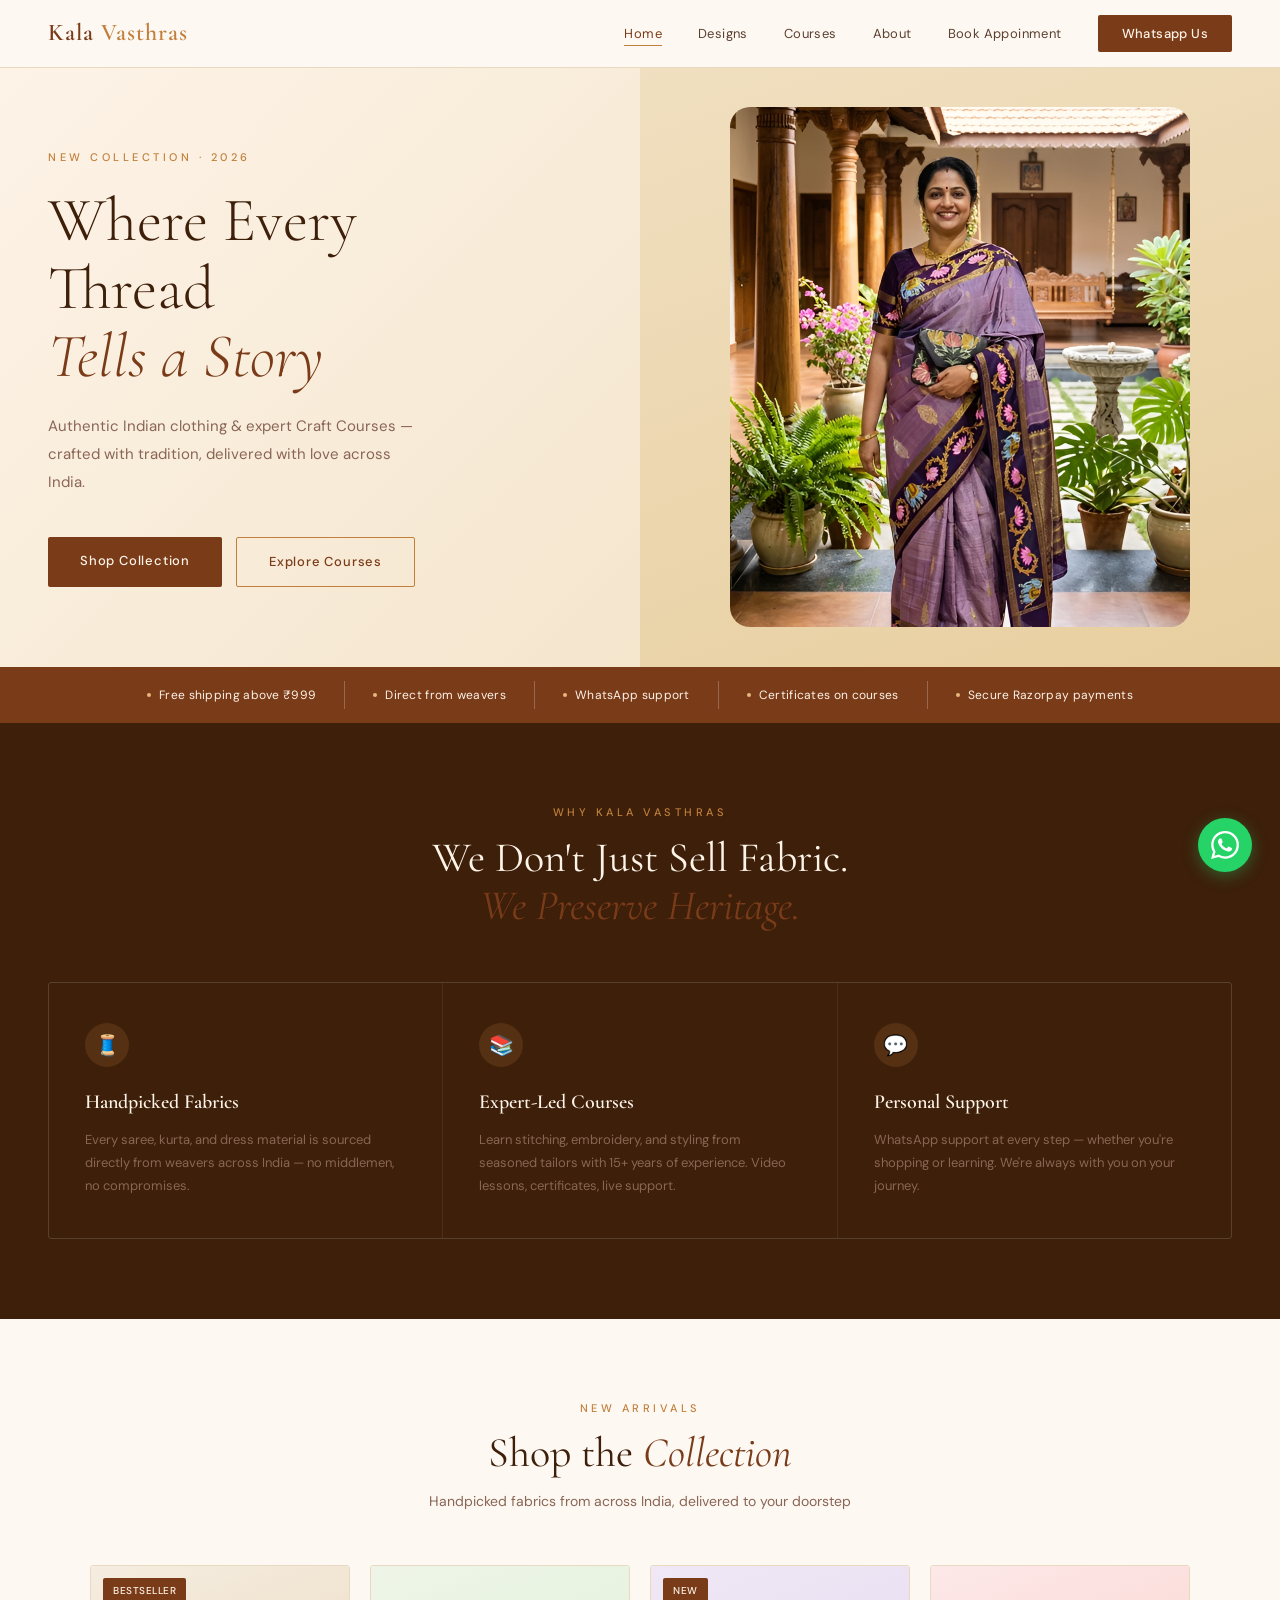
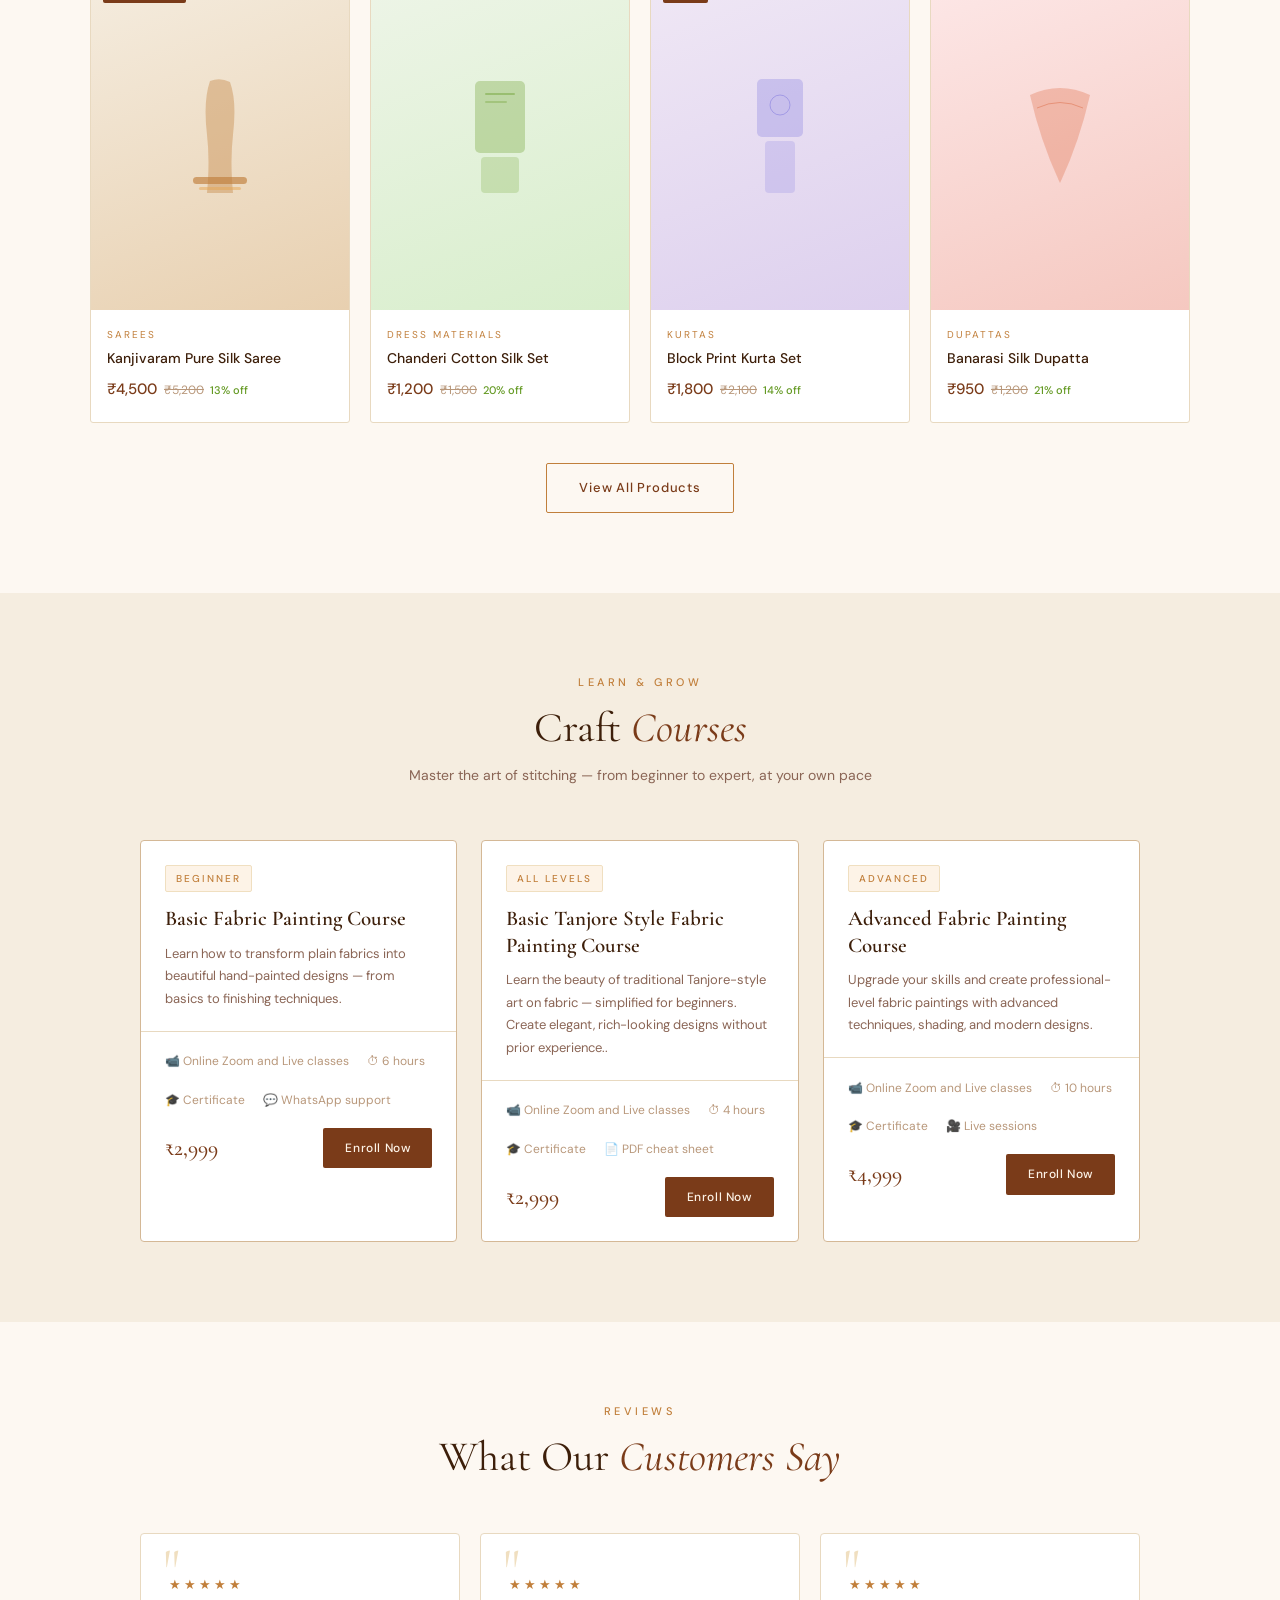
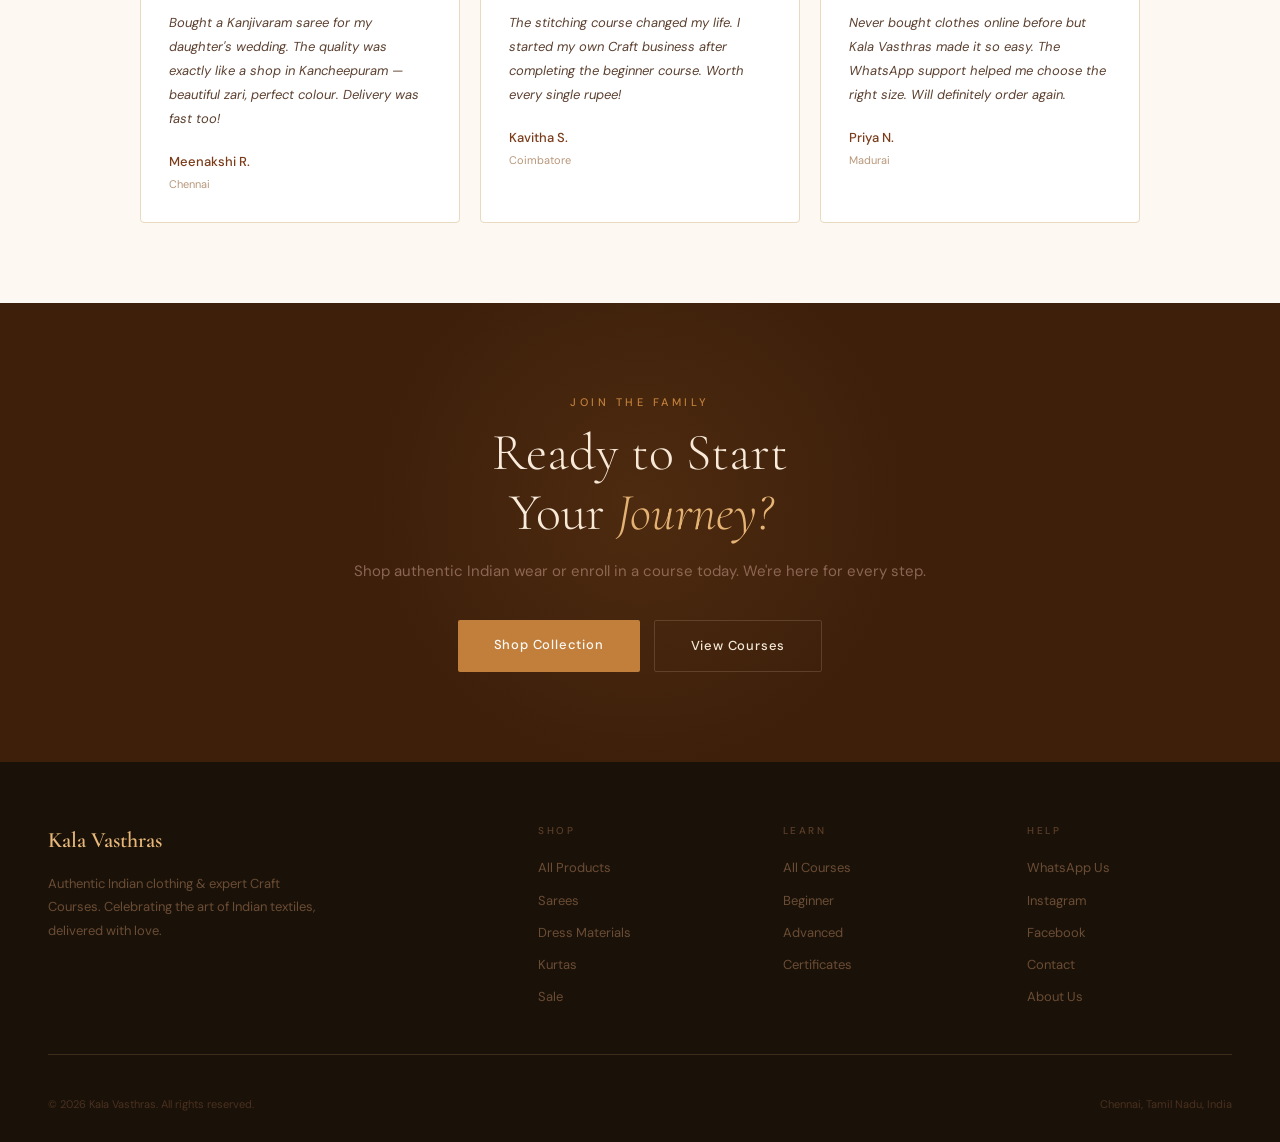
==== commit a9158092: "Update index.html" ====
--- a/index.html
+++ b/index.html
@@ -634,15 +634,15 @@
     </div>
     <div>
       <div class="footer-col-title">Help</div>
-      <a href="contact.html" class="footer-link">WhatsApp Us</a>
-      <a href="contact.html" class="footer-link">Track Order</a>
-      <a href="contact.html" class="footer-link">Returns</a>
+      <a href="https://wa.me/919159769529" class="footer-link">WhatsApp Us</a>
+      <a href="contact.html" class="footer-link">Instagram</a>
+      <a href="contact.html" class="footer-link">Facebook</a>
       <a href="contact.html" class="footer-link">Contact</a>
       <a href="about.html" class="footer-link">About Us</a>
     </div>
   </div>
   <div class="footer-bottom">
-    <span>© 2025 Kala Vasthras. All rights reserved.</span>
+    <span>© 2026 Kala Vasthras. All rights reserved.</span>
     <span>Chennai, Tamil Nadu, India</span>
   </div>
 </footer>
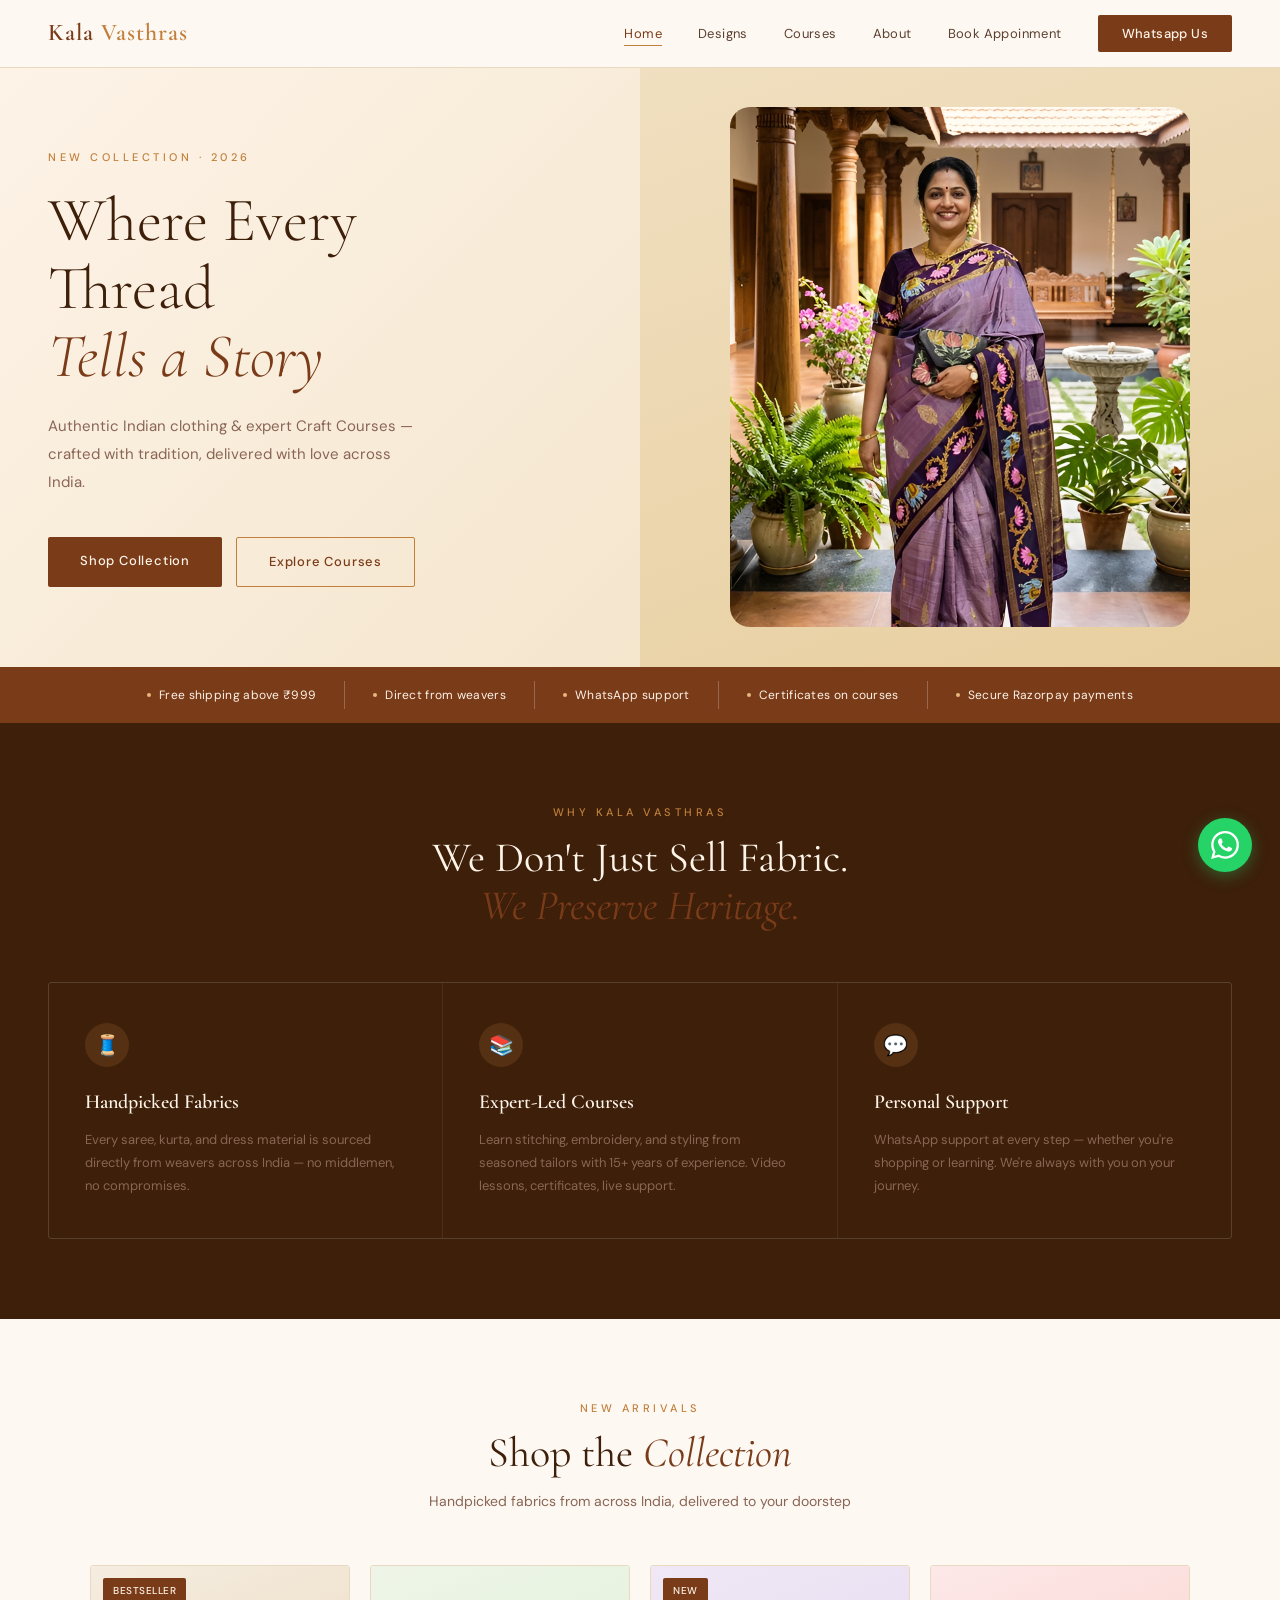
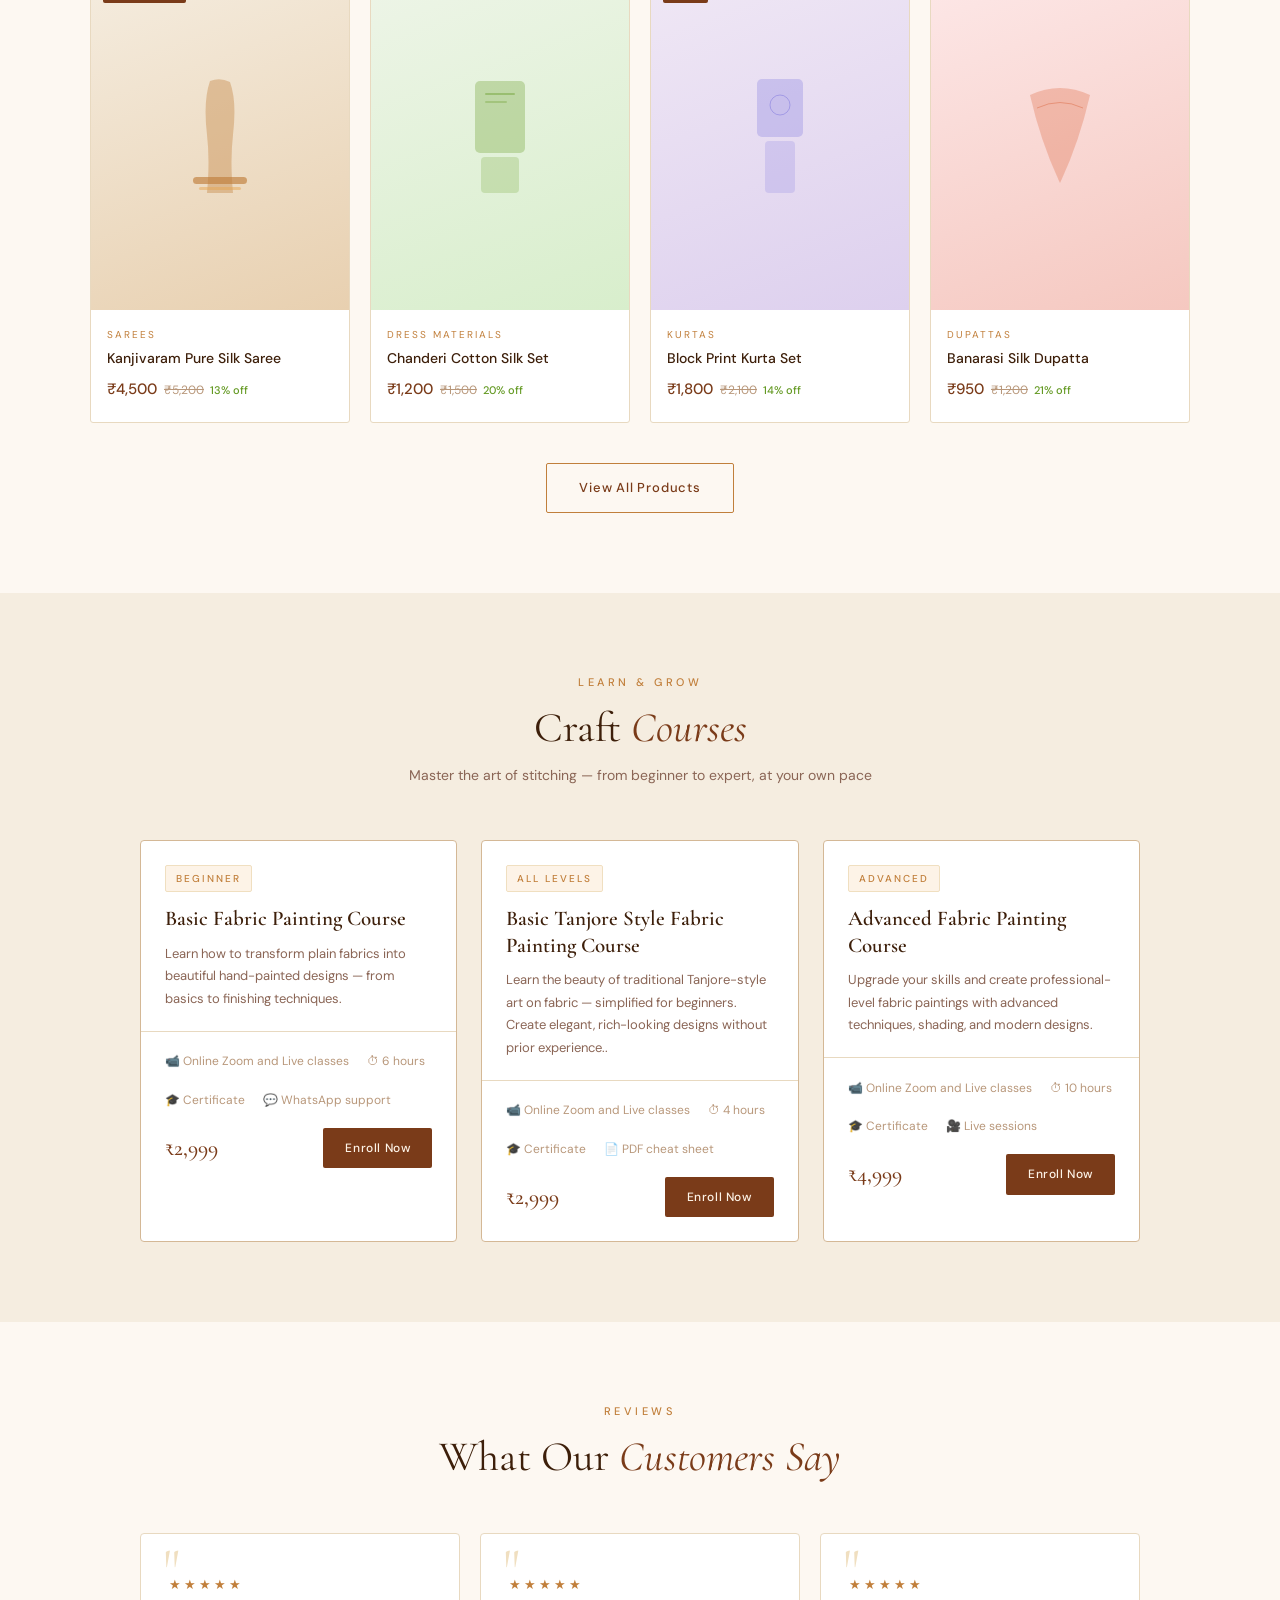
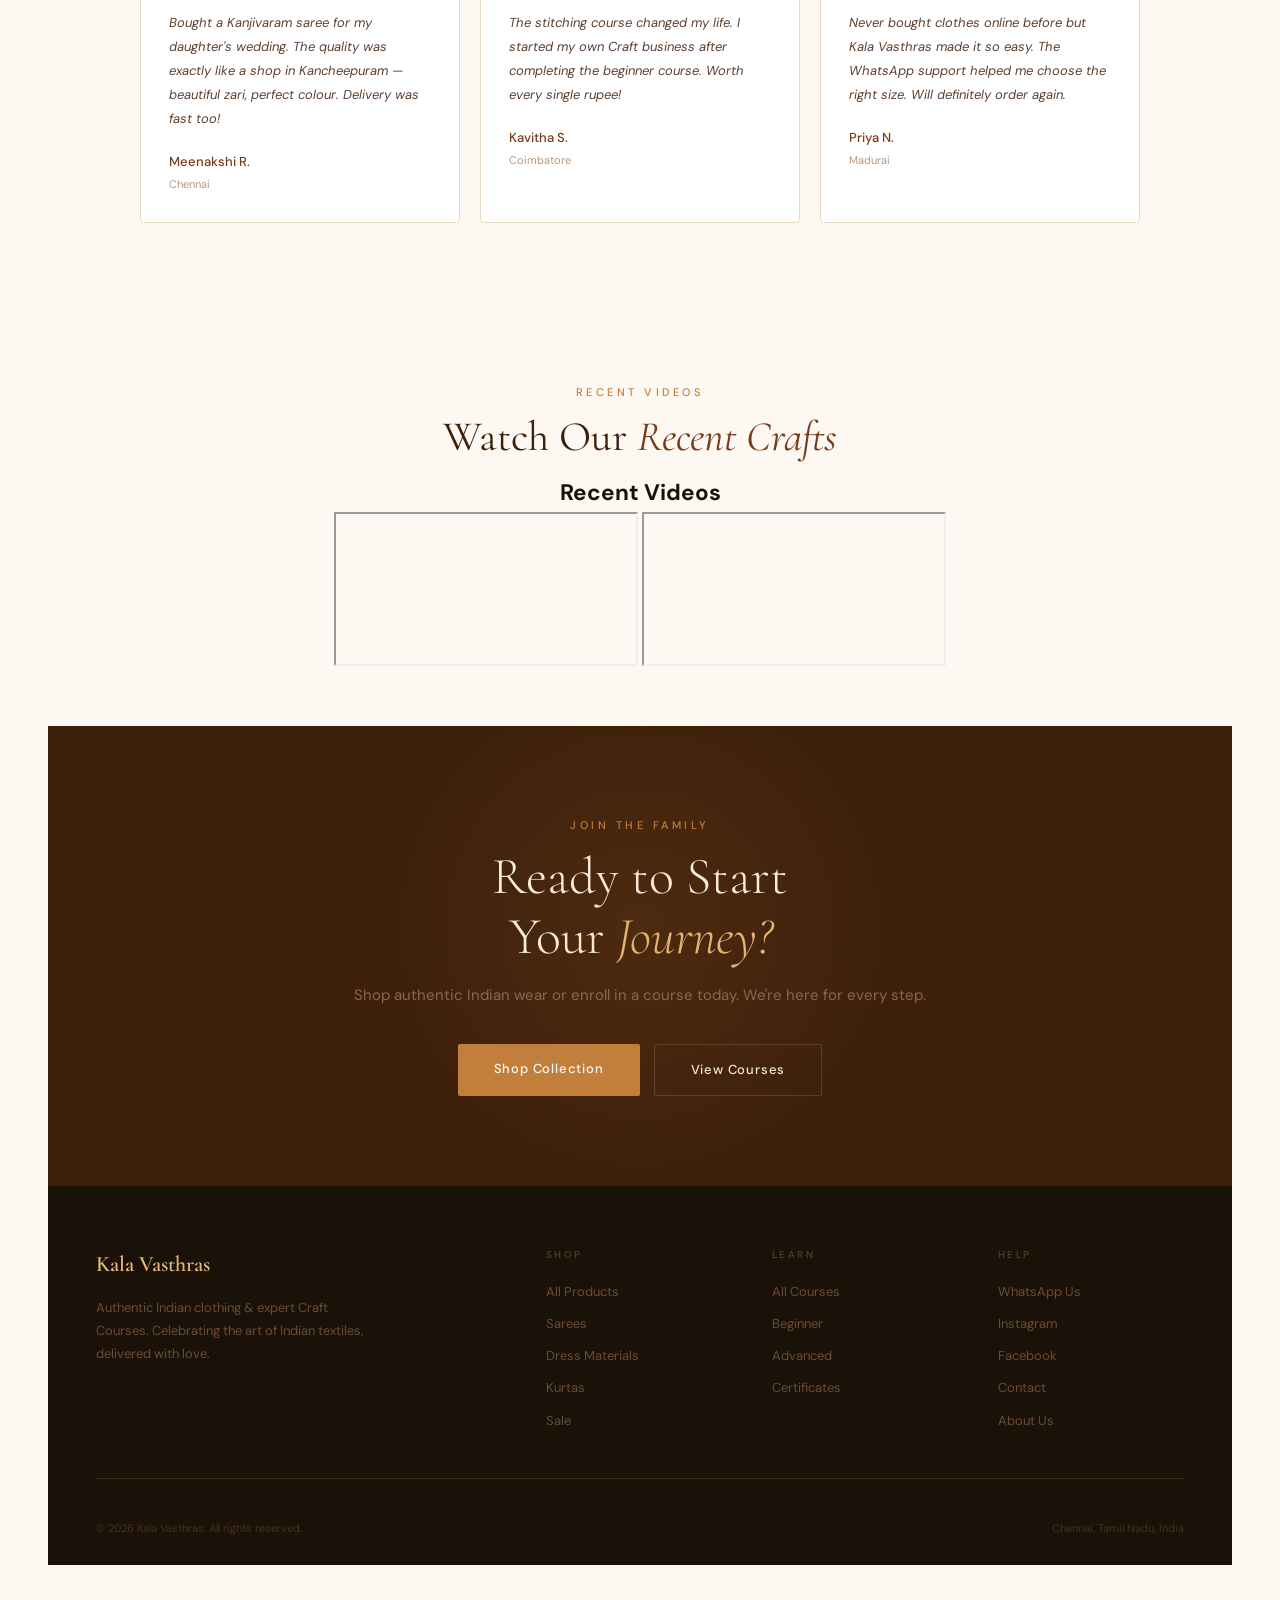
==== commit b4bef91e: "Update index.html" ====
--- a/index.html
+++ b/index.html
@@ -1,6 +1,13 @@
 <!DOCTYPE html>
 <html lang="en">
 <head>
+ <link rel="icon" type="image/png" href="favicon.png">
+ <script src="https://cdn.amplitude.com/script/YOUR_API_KEY.js"></script>
+<script>
+window.amplitude.init('c92fd29fa9299b2ea6c1f42e6c81f0a0', {
+  autocapture: true
+});
+</script>
  <!-- Meta Pixel Code -->
 <script>
 !function(f,b,e,v,n,t,s)
@@ -599,6 +606,19 @@
   </div>
 </section>
 
+ <section class="section" style="background:var(--cream-base);">
+  <div class="section-header">
+    <span class="eyebrow">Recent Videos</span>
+    <h2 class="section-title">Watch Our <em>Recent Crafts</em></h2>
+   
+   <section id="recent-videos">
+  <h2>Recent Videos</h2>
+
+  <iframe src="https://www.instagram.com/reel/DbGi7iHyVct/?utm_source=ig_web_copy_link&igsh=MzRlODBiNWFlZA=="></iframe>
+  <iframe src="https://www.instagram.com/reel/Da0I7Uby04w/?utm_source=ig_web_copy_link&igsh=MzRlODBiNWFlZA=="></iframe>
+</section>
+  </div>
+
 <!-- CTA BANNER -->
 <section class="cta-banner">
   <span class="eyebrow">Join the Family</span>
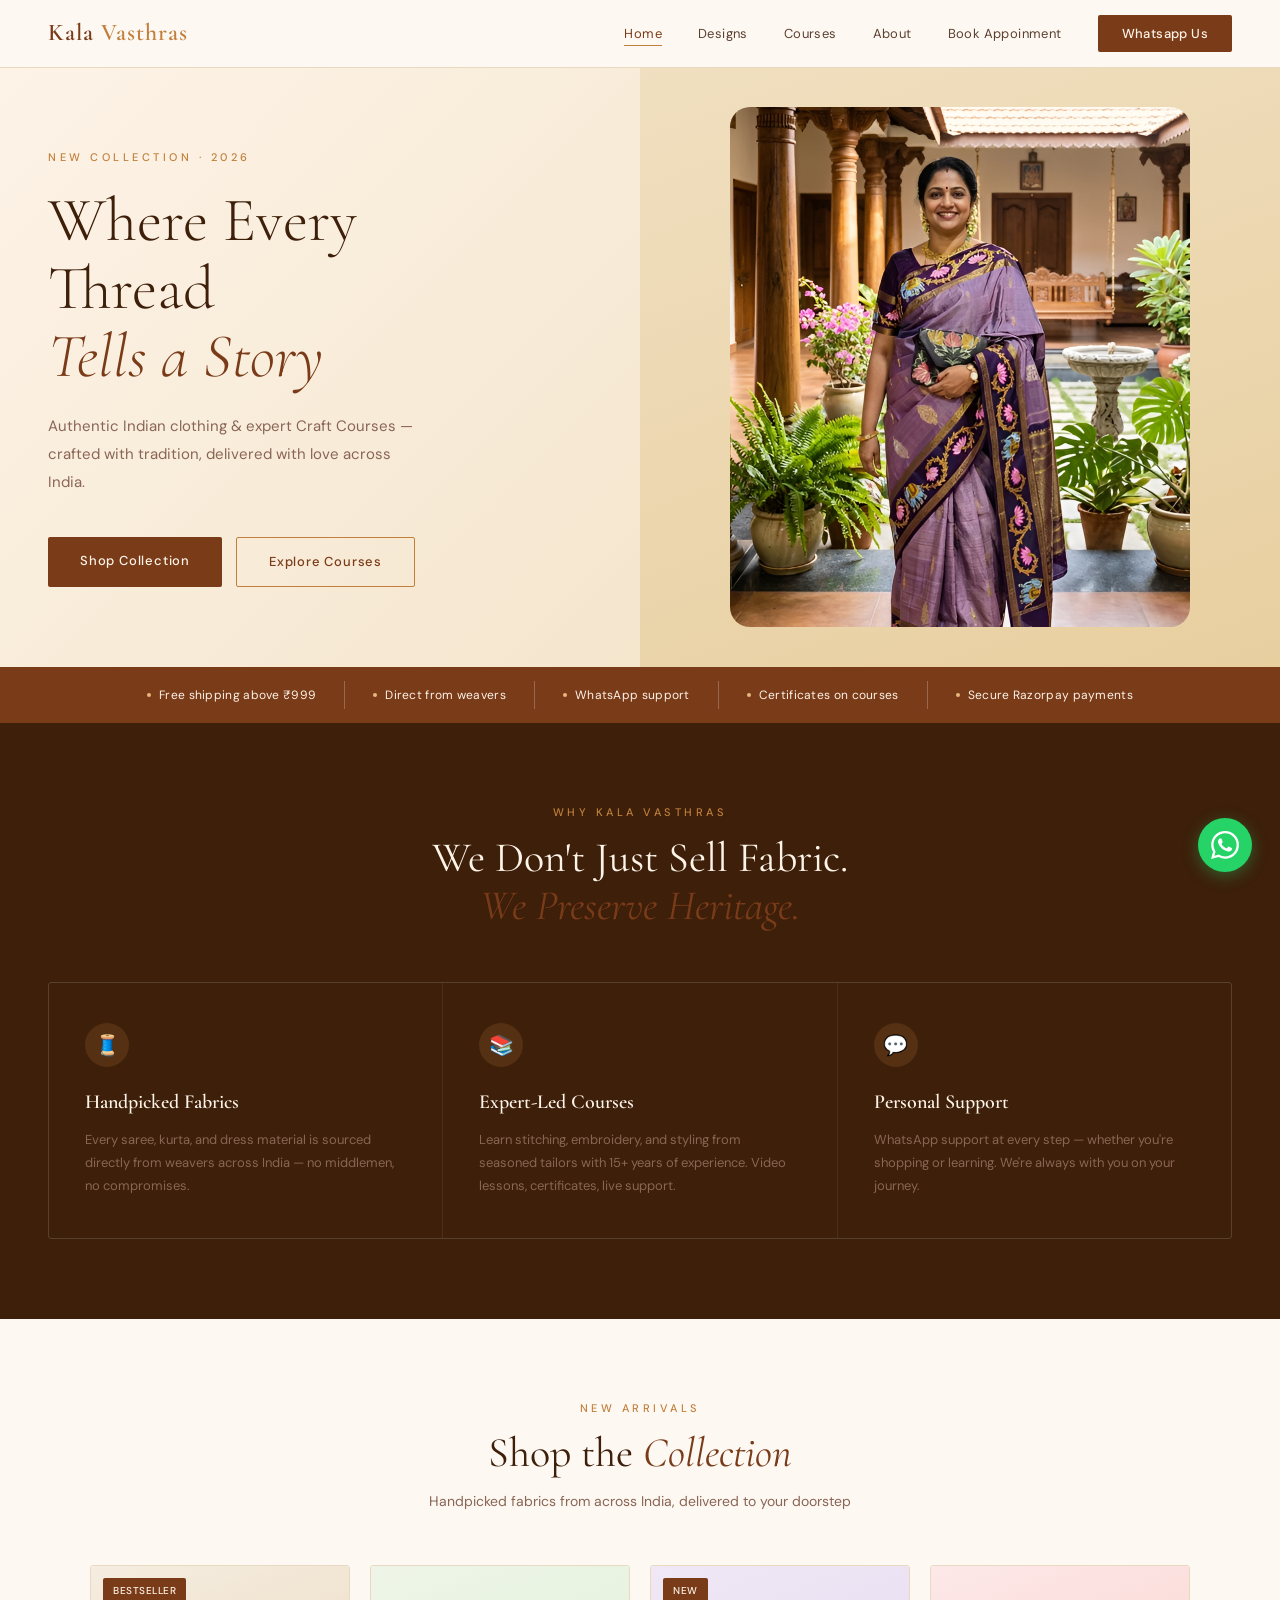
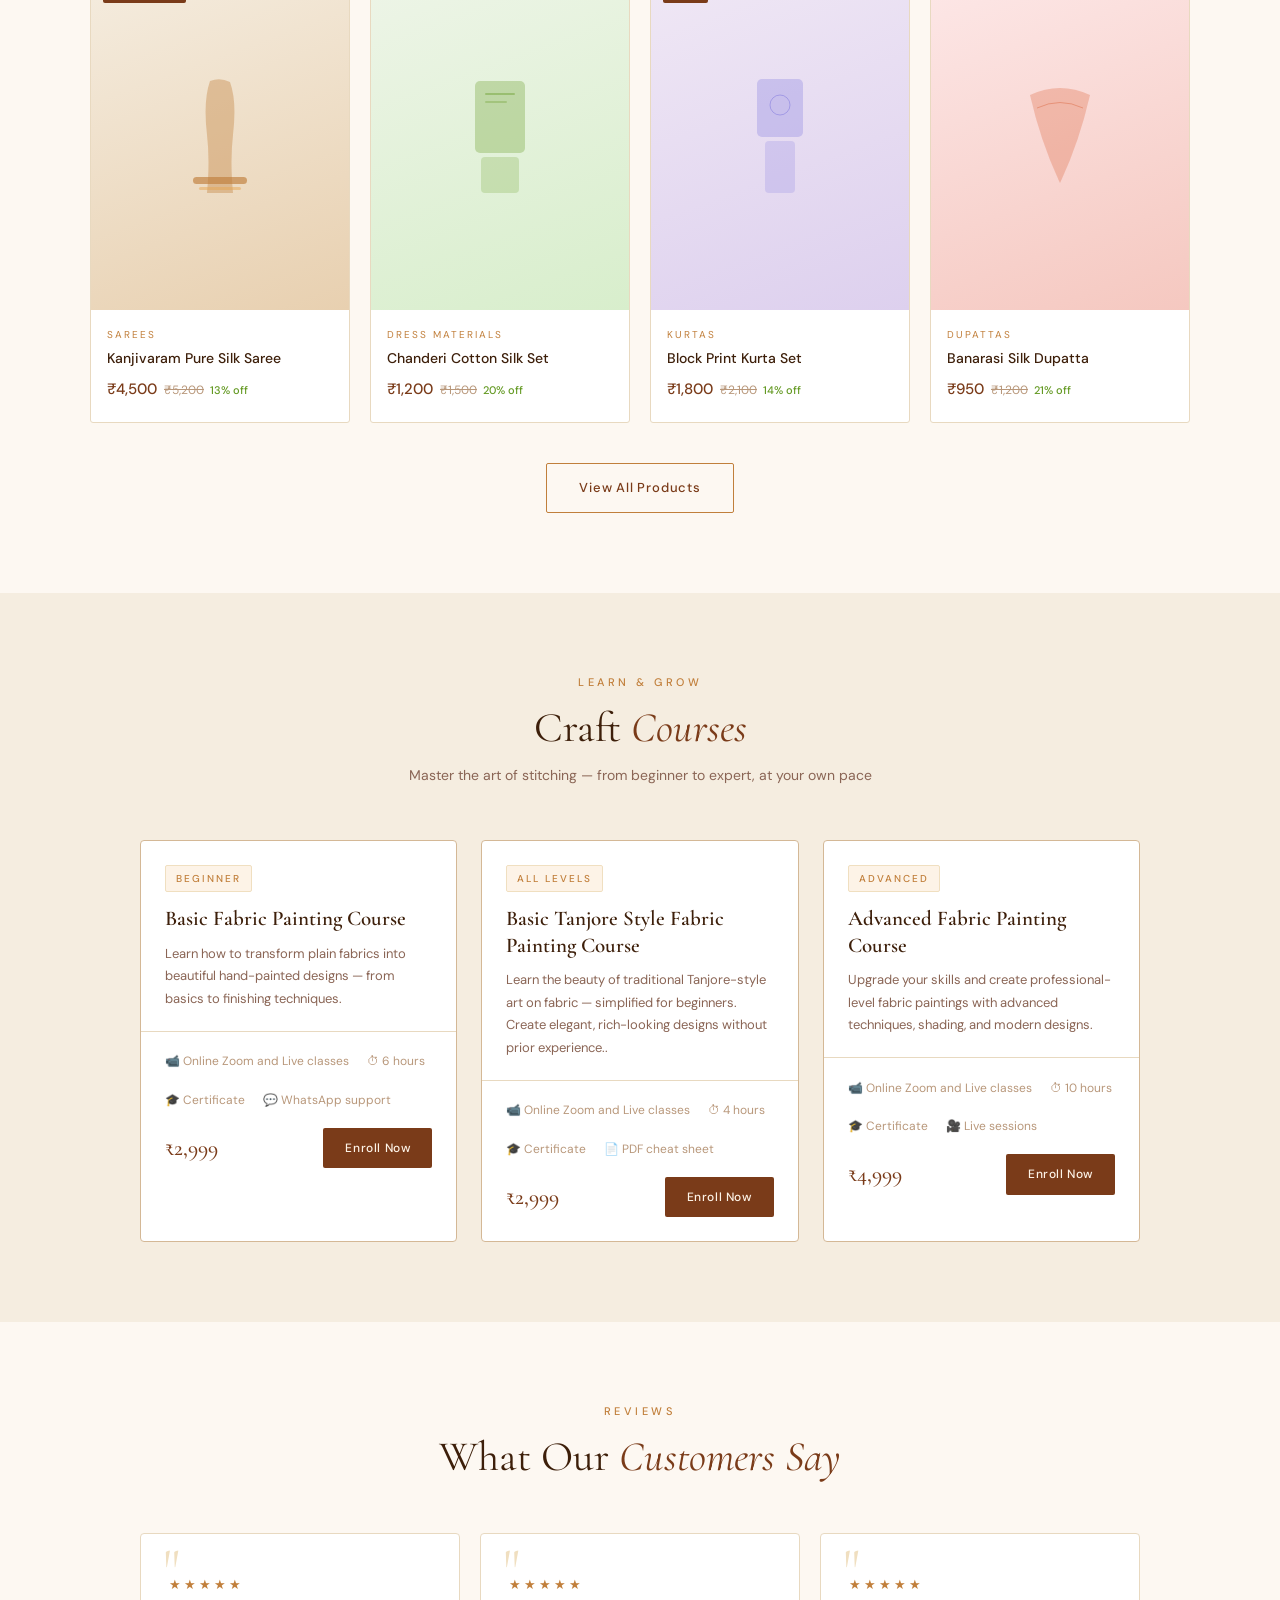
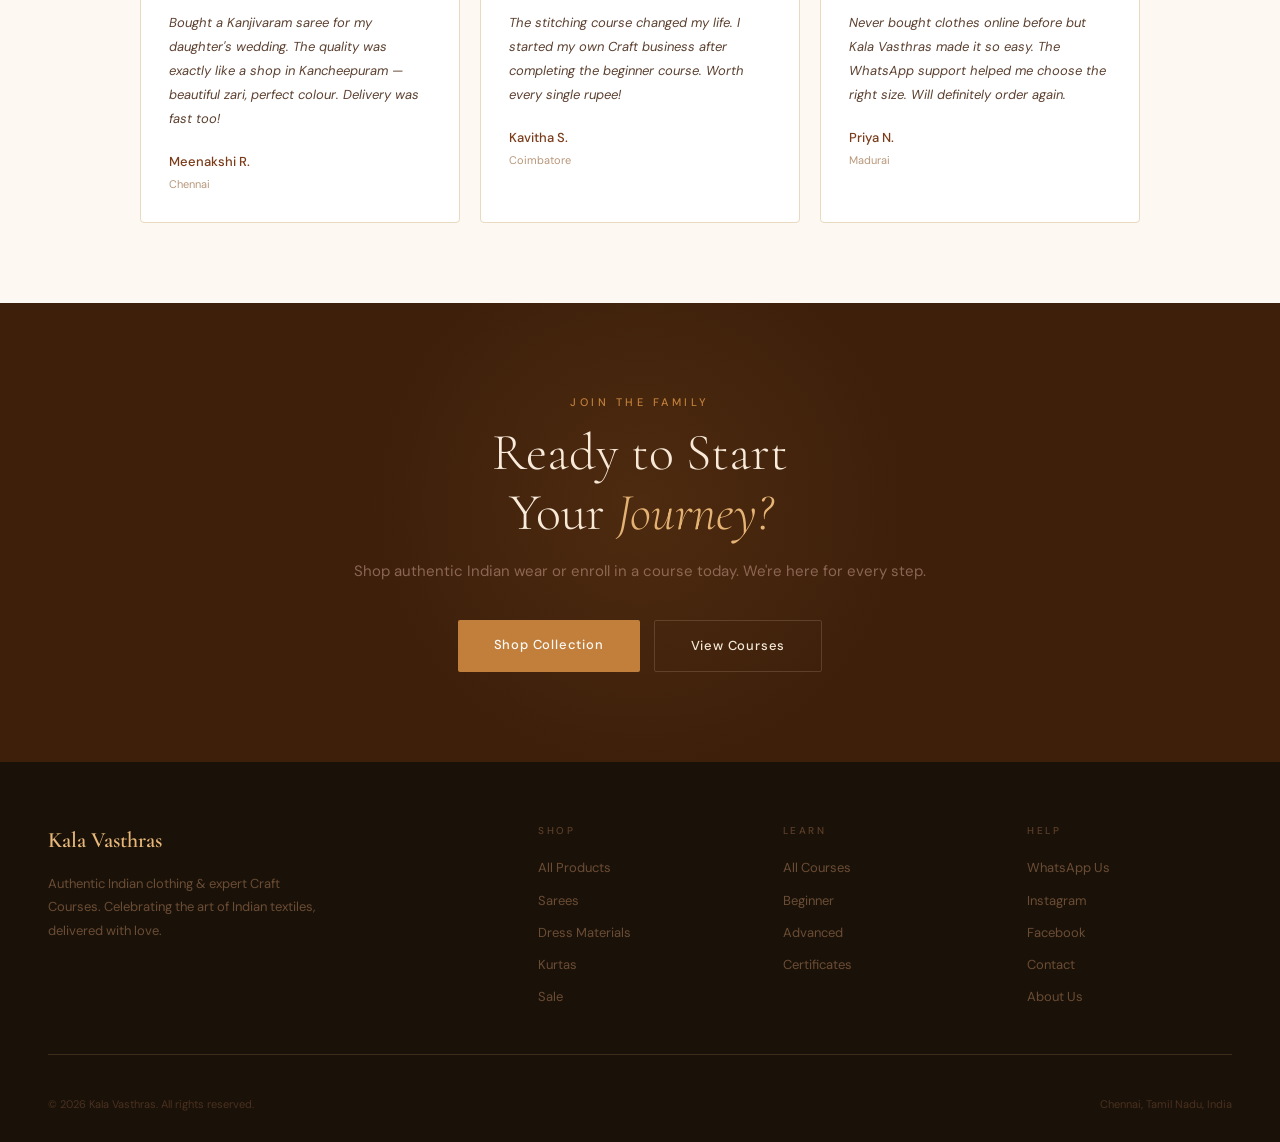
==== commit 3433d76e: "Update index.html" ====
--- a/index.html
+++ b/index.html
@@ -605,19 +605,7 @@
     </div>
   </div>
 </section>
-
- <section class="section" style="background:var(--cream-base);">
-  <div class="section-header">
-    <span class="eyebrow">Recent Videos</span>
-    <h2 class="section-title">Watch Our <em>Recent Crafts</em></h2>
-   
-   <section id="recent-videos">
-  <h2>Recent Videos</h2>
-
-  <iframe src="https://www.instagram.com/reel/DbGi7iHyVct/?utm_source=ig_web_copy_link&igsh=MzRlODBiNWFlZA=="></iframe>
-  <iframe src="https://www.instagram.com/reel/Da0I7Uby04w/?utm_source=ig_web_copy_link&igsh=MzRlODBiNWFlZA=="></iframe>
-</section>
-  </div>
+</div>
 
 <!-- CTA BANNER -->
 <section class="cta-banner">
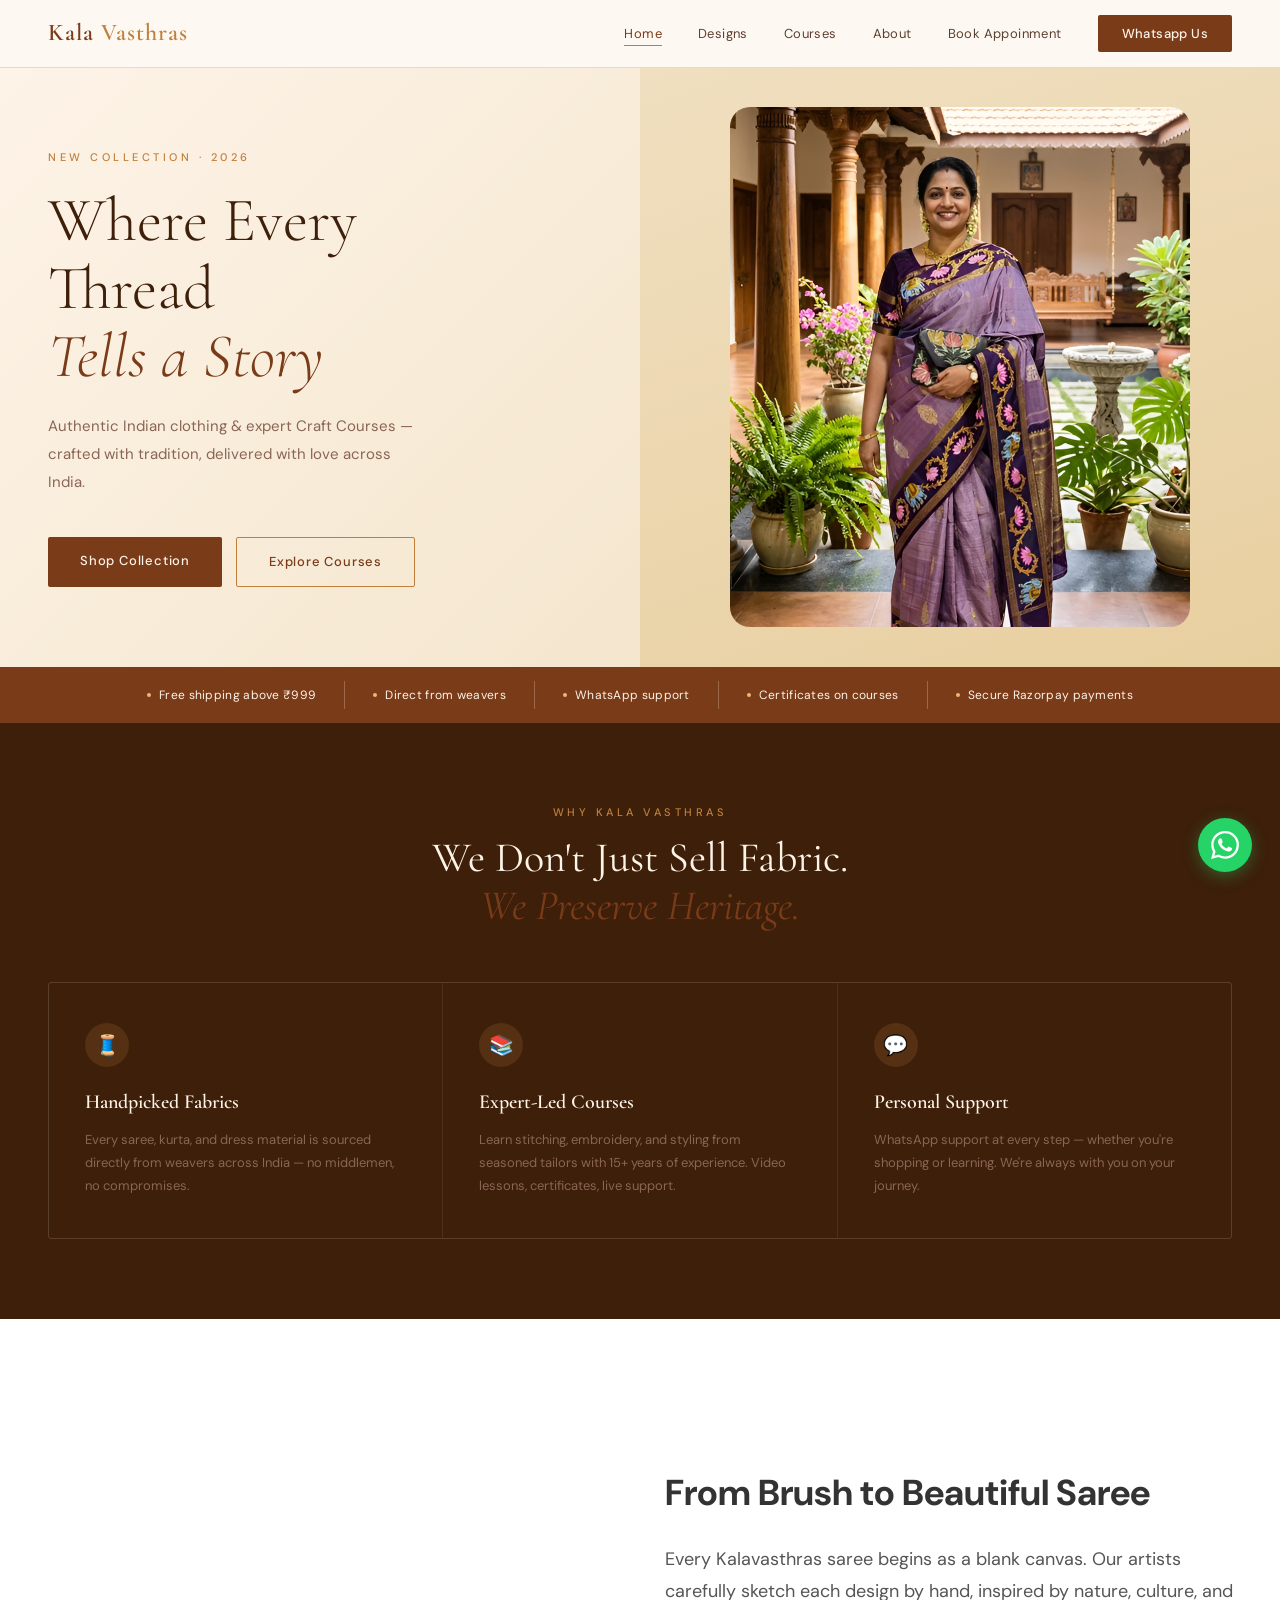
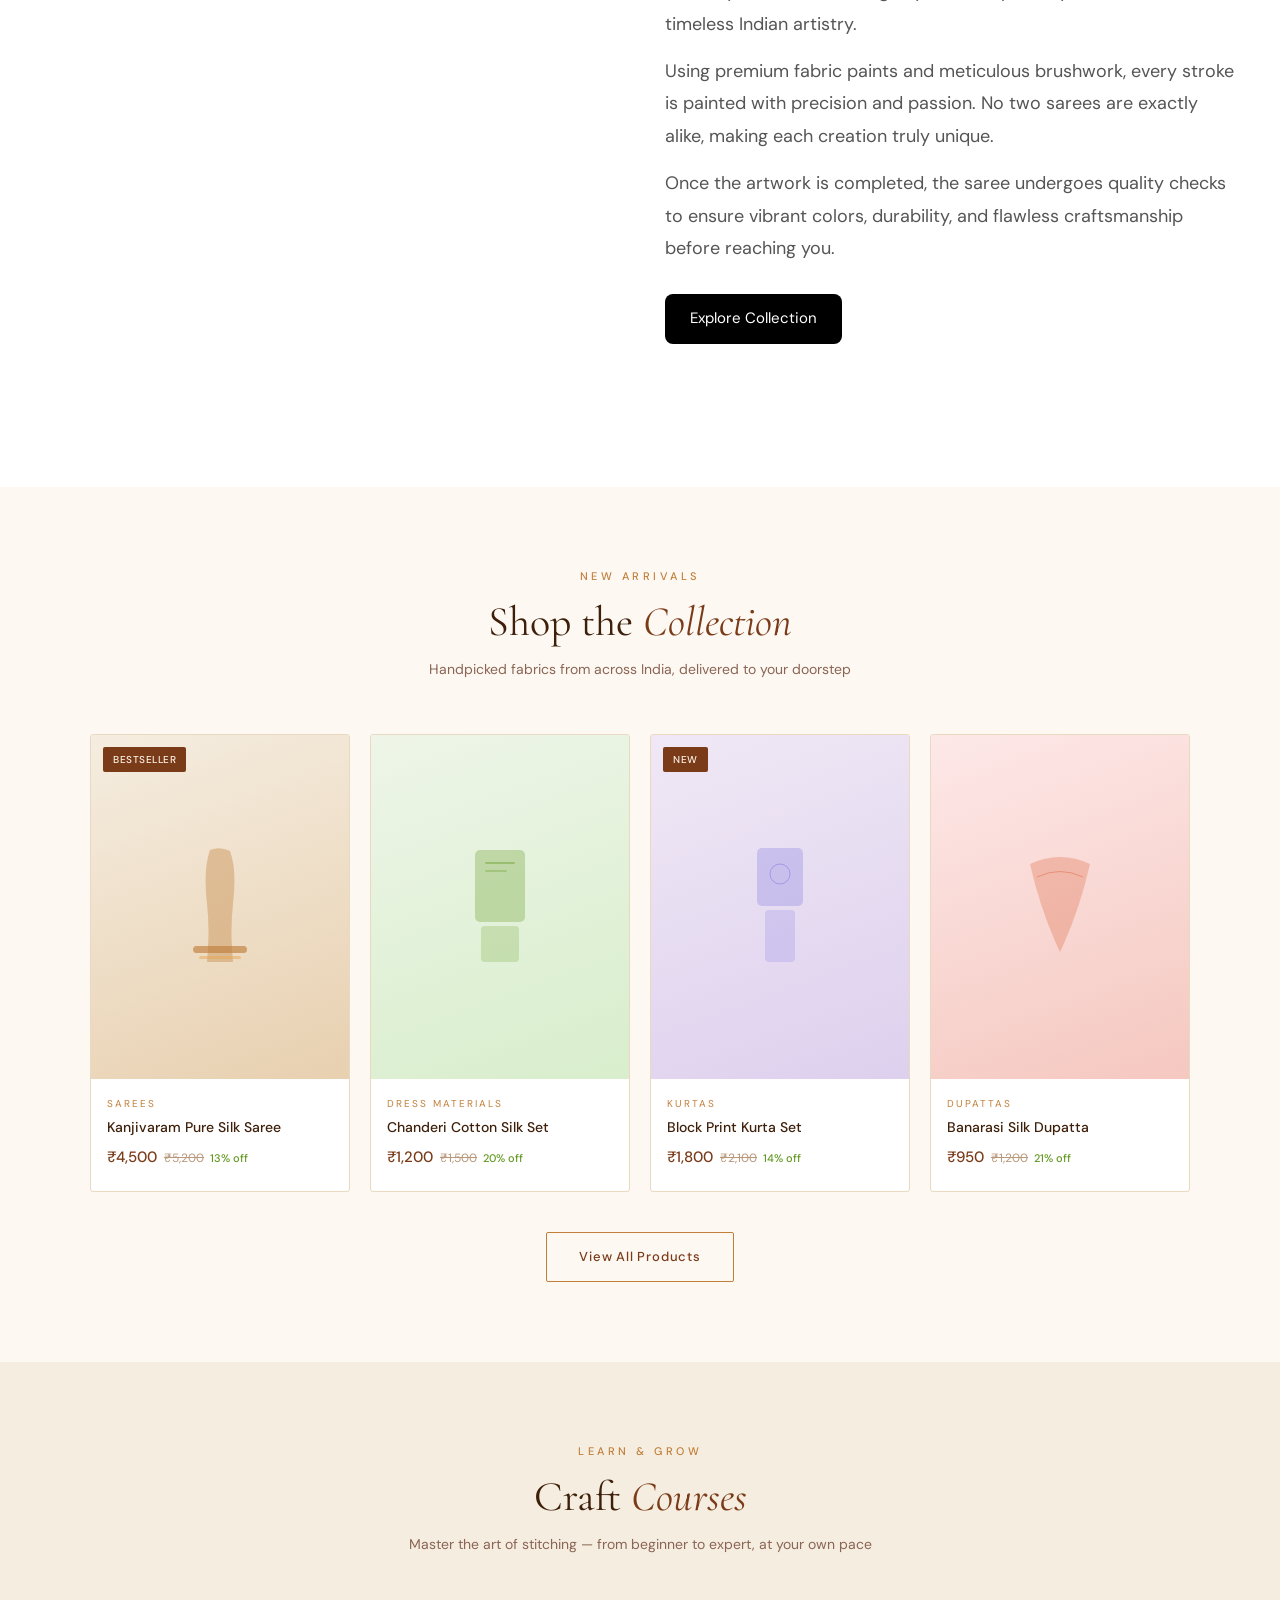
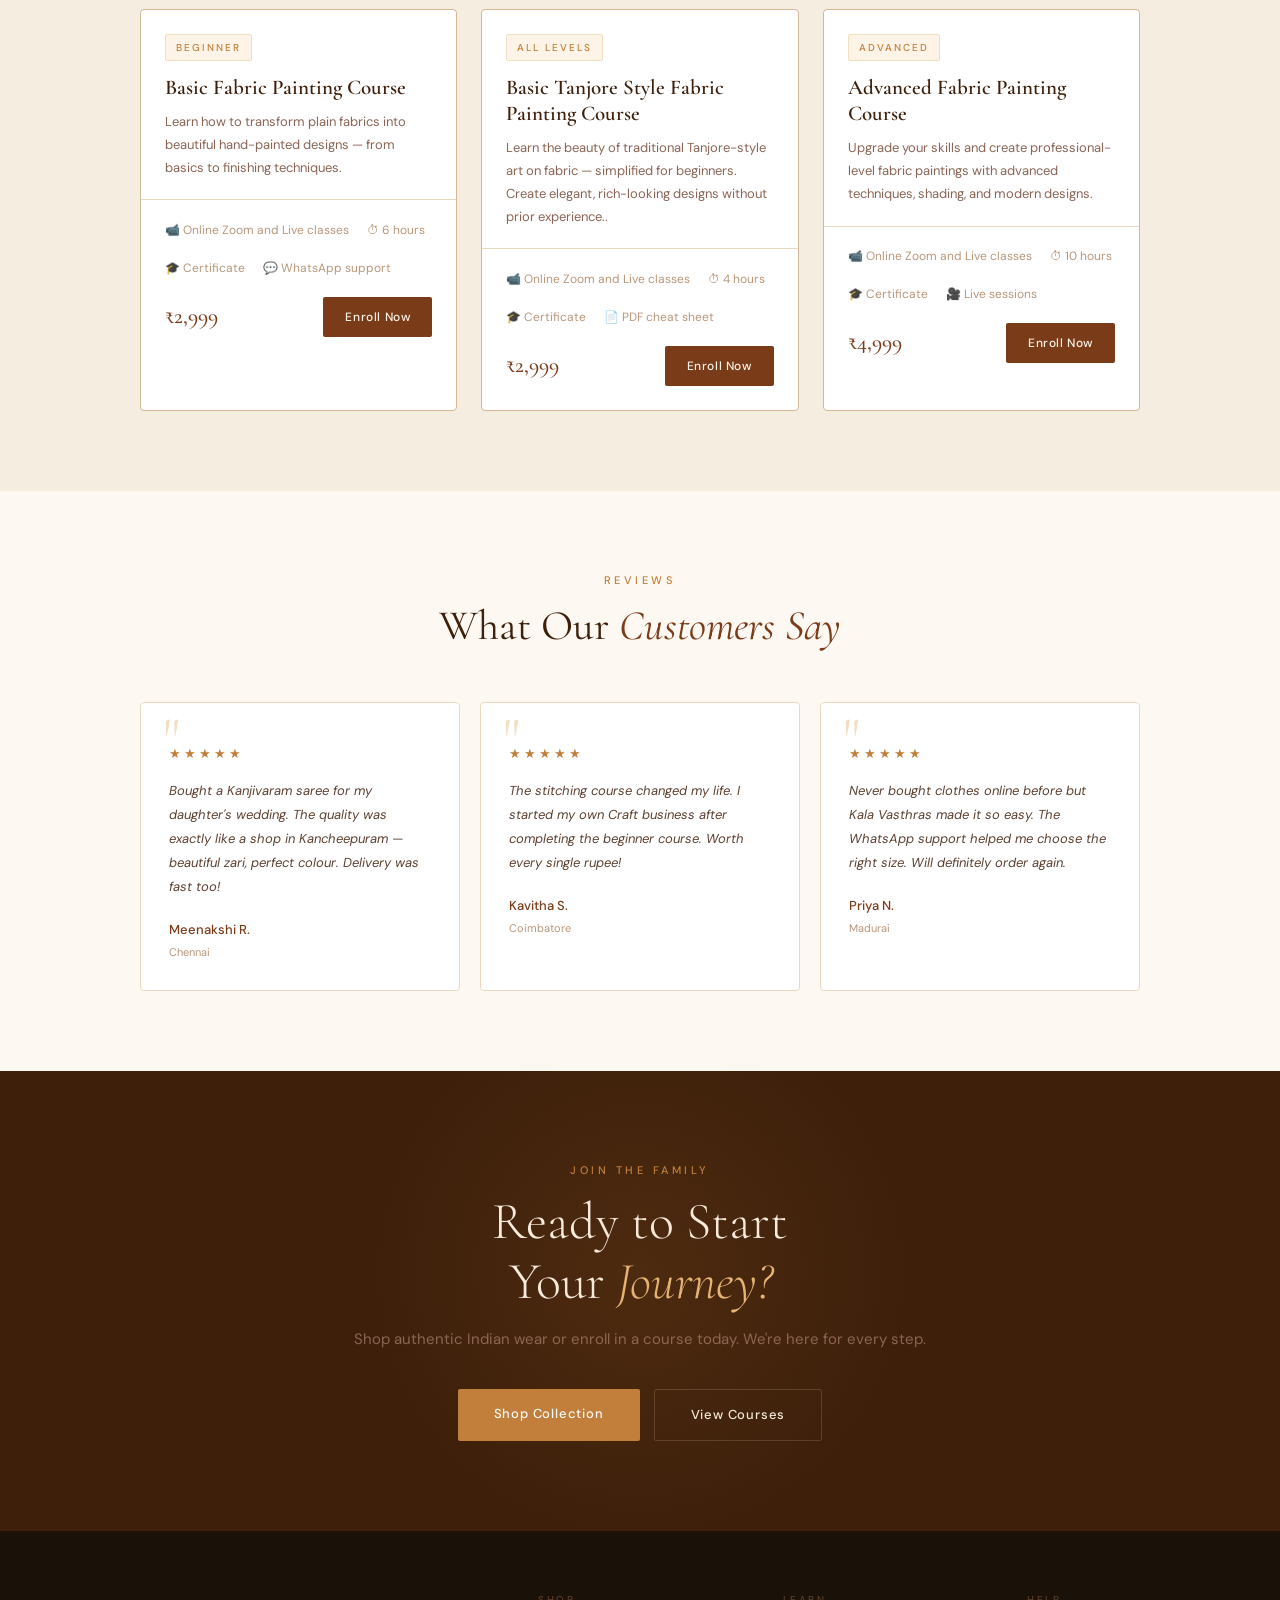
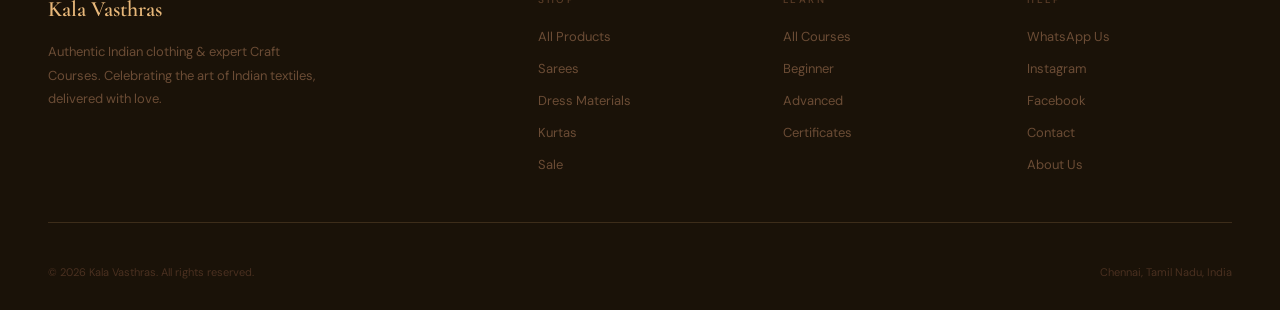
==== commit 46ff9dec: "Update index.html" ====
--- a/index.html
+++ b/index.html
@@ -366,6 +366,75 @@
       .hero-h1 { font-size: 36px; }
       .cta-title { font-size: 36px; }
     }
+   .story-section{
+    padding:80px 20px;
+    background:#fff;
+}
+
+.story-container{
+    max-width:1200px;
+    margin:auto;
+    display:flex;
+    align-items:center;
+    gap:50px;
+}
+
+.video-side,
+.content-side{
+    flex:1;
+}
+
+.video-side iframe{
+    width:100%;
+    height:600px;
+    border-radius:15px;
+}
+
+.content-side h2{
+    font-size:36px;
+    margin-bottom:20px;
+    color:#333;
+}
+
+.content-side p{
+    font-size:18px;
+    line-height:1.8;
+    color:#555;
+    margin-bottom:15px;
+}
+
+.story-btn{
+    display:inline-block;
+    padding:12px 25px;
+    background:#000;
+    color:#fff;
+    text-decoration:none;
+    border-radius:8px;
+    margin-top:15px;
+}
+
+.story-btn:hover{
+    opacity:0.9;
+}
+
+/* Mobile */
+@media(max-width:768px){
+    .story-container{
+        flex-direction:column;
+    }
+
+    .video-side iframe{
+        height:450px;
+    }
+
+    .content-side h2{
+        font-size:28px;
+    }
+
+    .content-side p{
+        font-size:16px;
+    }
+}
   </style>
 </head>
 <body>
@@ -440,6 +509,47 @@
 </section>
 
 <!-- PRODUCTS -->
+ <section class="story-section">
+    <div class="story-container">
+
+        <div class="video-side">
+            <!-- Replace with your Instagram Reel Embed -->
+            <iframe
+                src="https://www.instagram.com/reel/DV3GeBjkske/?utm_source=ig_web_copy_link&igsh=MzRlODBiNWFlZA=="
+                frameborder="0"
+                scrolling="no"
+                allowtransparency="true">
+            </iframe>
+        </div>
+
+        <div class="content-side">
+            <h2>From Brush to Beautiful Saree</h2>
+
+            <p>
+                Every Kalavasthras saree begins as a blank canvas. Our artists
+                carefully sketch each design by hand, inspired by nature,
+                culture, and timeless Indian artistry.
+            </p>
+
+            <p>
+                Using premium fabric paints and meticulous brushwork, every
+                stroke is painted with precision and passion. No two sarees are
+                exactly alike, making each creation truly unique.
+            </p>
+
+            <p>
+                Once the artwork is completed, the saree undergoes quality
+                checks to ensure vibrant colors, durability, and flawless
+                craftsmanship before reaching you.
+            </p>
+
+            <a href="collection.html" class="story-btn">
+                Explore Collection
+            </a>
+        </div>
+
+    </div>
+</section>
 <section class="section" style="background:var(--cream-base);">
   <div class="section-header">
     <span class="eyebrow">New Arrivals</span>
